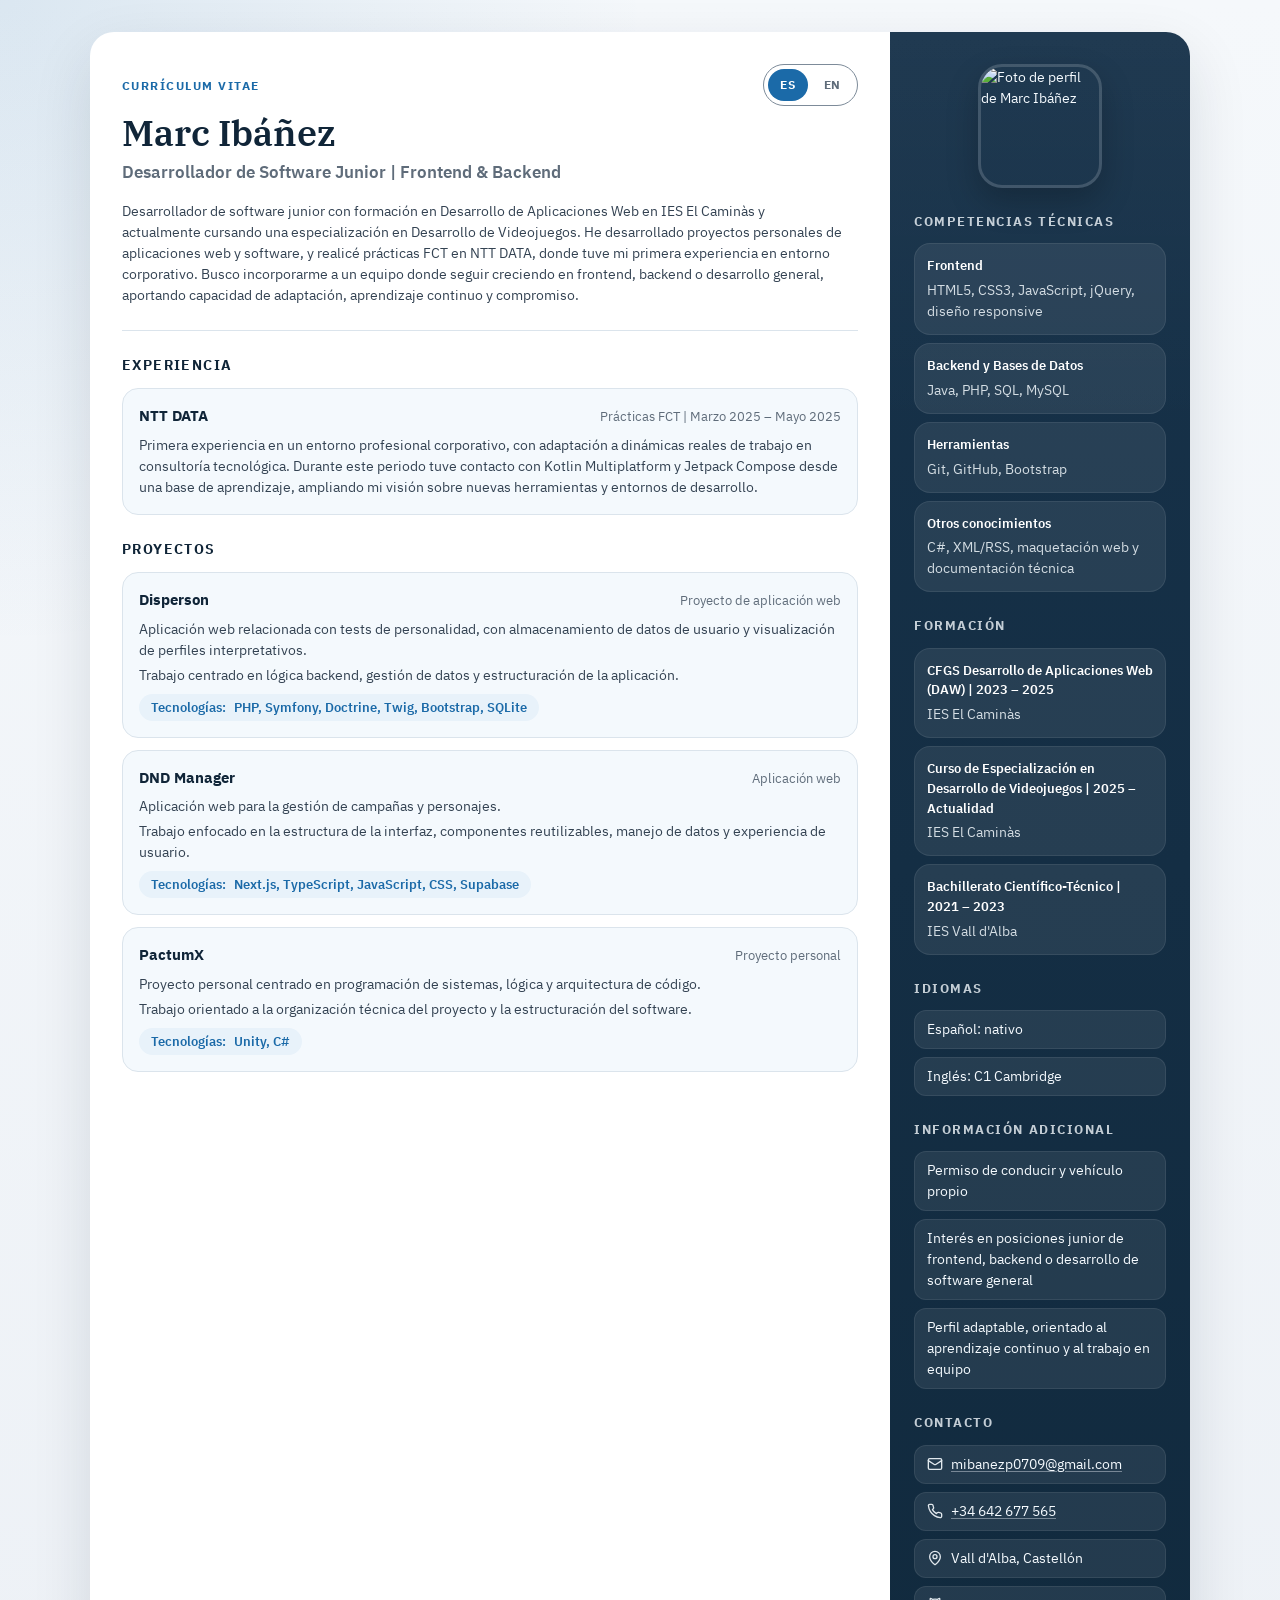
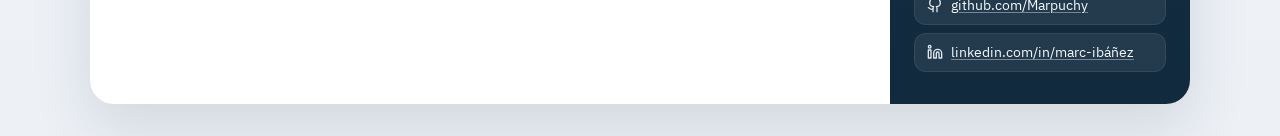
==== index.html @ a9ed049a "Arregla la impresión: PDF A4 de una página compatible con ATS - @media print con @page A4 de margen " ====
<!DOCTYPE html>
<html lang="es">
<head>
    <meta charset="UTF-8">
    <meta name="viewport" content="width=device-width, initial-scale=1.0">
    <meta name="description" content="Currículum de Marc Ibáñez, desarrollador de software junior.">
    <title>Currículum | Marc Ibáñez</title>
    <link rel="preload" href="fonts/ibm-plex-sans-latin-400-normal.woff2" as="font" type="font/woff2" crossorigin>
    <link rel="stylesheet" href="styles.css">
    <script defer src="script.js"></script>
</head>
<body>
<!-- El orden del DOM es el orden de lectura del PDF (ATS): nombre, título, perfil, experiencia,
     proyectos | competencias, formación, idiomas, información adicional, contacto. -->
<main class="resume">
    <div class="content">
        <header class="hero">
            <div class="hero-top">
                <p class="eyebrow" data-i18n="hero.eyebrow">Currículum Vitae</p>

                <div class="language-switcher" role="group" aria-label="Idioma / Language">
                    <button type="button" class="language-button" data-lang="es">ES</button>
                    <button type="button" class="language-button" data-lang="en">EN</button>
                </div>
            </div>

            <h1>Marc Ibáñez</h1>
            <p class="role" data-i18n="hero.title">Desarrollador de Software Junior | Frontend &amp; Backend</p>
            <p class="summary" data-i18n="hero.summary">
                Desarrollador de software junior con formación en Desarrollo de Aplicaciones Web en IES El Caminàs y
                actualmente cursando una especialización en Desarrollo de Videojuegos. He desarrollado proyectos
                personales de aplicaciones web y software, y realicé prácticas FCT en NTT DATA, donde tuve mi primera
                experiencia en entorno corporativo. Busco incorporarme a un equipo donde seguir creciendo en frontend,
                backend o desarrollo general, aportando capacidad de adaptación, aprendizaje continuo y compromiso.
            </p>
        </header>

        <section class="section">
            <h2 class="section-title" data-i18n="sections.experience">Experiencia</h2>

            <article class="entry">
                <div class="entry-head">
                    <h3>NTT DATA</h3>
                    <span class="entry-meta" data-i18n="experience.ntt.period">Prácticas FCT | Marzo 2025 – Mayo 2025</span>
                </div>
                <p data-i18n="experience.ntt.description">
                    Primera experiencia en un entorno profesional corporativo, con adaptación a dinámicas reales de
                    trabajo en consultoría tecnológica. Durante este periodo tuve contacto con Kotlin Multiplatform y
                    Jetpack Compose desde una base de aprendizaje, ampliando mi visión sobre nuevas herramientas y
                    entornos de desarrollo.
                </p>
            </article>
        </section>

        <section class="section">
            <h2 class="section-title" data-i18n="sections.projects">Proyectos</h2>

            <article class="entry">
                <div class="entry-head">
                    <h3>Disperson</h3>
                    <span class="entry-meta" data-i18n="projects.disperson.type">Proyecto de aplicación web</span>
                </div>
                <p data-i18n="projects.disperson.description1">
                    Aplicación web relacionada con tests de personalidad, con almacenamiento de datos de usuario y
                    visualización de perfiles interpretativos.
                </p>
                <p data-i18n="projects.disperson.description2">
                    Trabajo centrado en lógica backend, gestión de datos y estructuración de la aplicación.
                </p>
                <p class="tech-line"><span class="tech-label" data-i18n="labels.technologies">Tecnologías:</span> PHP, Symfony, Doctrine, Twig, Bootstrap, SQLite</p>
            </article>

            <article class="entry">
                <div class="entry-head">
                    <h3>DND Manager</h3>
                    <span class="entry-meta" data-i18n="projects.dndManager.type">Aplicación web</span>
                </div>
                <p data-i18n="projects.dndManager.description1">
                    Aplicación web para la gestión de campañas y personajes.
                </p>
                <p data-i18n="projects.dndManager.description2">
                    Trabajo enfocado en la estructura de la interfaz, componentes reutilizables, manejo de datos y
                    experiencia de usuario.
                </p>
                <p class="tech-line"><span class="tech-label" data-i18n="labels.technologies">Tecnologías:</span> Next.js, TypeScript, JavaScript, CSS, Supabase</p>
            </article>

            <article class="entry">
                <div class="entry-head">
                    <h3>PactumX</h3>
                    <span class="entry-meta" data-i18n="projects.pactumx.type">Proyecto personal</span>
                </div>
                <p data-i18n="projects.pactumx.description1">
                    Proyecto personal centrado en programación de sistemas, lógica y arquitectura de código.
                </p>
                <p data-i18n="projects.pactumx.description2">
                    Trabajo orientado a la organización técnica del proyecto y la estructuración del software.
                </p>
                <p class="tech-line"><span class="tech-label" data-i18n="labels.technologies">Tecnologías:</span> Unity, C#</p>
            </article>
        </section>
    </div>

    <aside class="sidebar">
        <img src="img.png" alt="Foto de perfil de Marc Ibáñez" class="profile-picture">

        <section class="panel">
            <h2 class="panel-title" data-i18n="sections.skills">Competencias Técnicas</h2>

            <div class="skill-group">
                <h3 data-i18n="skills.frontend.title">Frontend</h3>
                <p data-i18n="skills.frontend.items">HTML5, CSS3, JavaScript, jQuery, diseño responsive</p>
            </div>

            <div class="skill-group">
                <h3 data-i18n="skills.backend.title">Backend y Bases de Datos</h3>
                <p data-i18n="skills.backend.items">Java, PHP, SQL, MySQL</p>
            </div>

            <div class="skill-group">
                <h3 data-i18n="skills.tools.title">Herramientas</h3>
                <p data-i18n="skills.tools.items">Git, GitHub, Bootstrap</p>
            </div>

            <div class="skill-group">
                <h3 data-i18n="skills.other.title">Otros conocimientos</h3>
                <p data-i18n="skills.other.items">C#, XML/RSS, maquetación web y documentación técnica</p>
            </div>
        </section>

        <section class="panel">
            <h2 class="panel-title" data-i18n="sections.education">Formación</h2>

            <div class="study">
                <h3 data-i18n="education.daw">CFGS Desarrollo de Aplicaciones Web (DAW) | 2023 – 2025</h3>
                <p>IES El Caminàs</p>
            </div>

            <div class="study">
                <h3 data-i18n="education.specialization">Curso de Especialización en Desarrollo de Videojuegos | 2025 – Actualidad</h3>
                <p>IES El Caminàs</p>
            </div>

            <div class="study">
                <h3 data-i18n="education.bachillerato">Bachillerato Científico-Técnico | 2021 – 2023</h3>
                <p>IES Vall d'Alba</p>
            </div>
        </section>

        <section class="panel">
            <h2 class="panel-title" data-i18n="sections.languages">Idiomas</h2>
            <ul class="info-list">
                <li data-i18n="languages.spanish">Español: nativo</li>
                <li data-i18n="languages.english">Inglés: C1 Cambridge</li>
            </ul>
        </section>

        <section class="panel">
            <h2 class="panel-title" data-i18n="sections.additional">Información Adicional</h2>
            <ul class="info-list">
                <li data-i18n="additional.license">Permiso de conducir y vehículo propio</li>
                <li data-i18n="additional.interest">Interés en posiciones junior de frontend, backend o desarrollo de software general</li>
                <li data-i18n="additional.profile">Perfil adaptable, orientado al aprendizaje continuo y al trabajo en equipo</li>
            </ul>
        </section>

        <section class="panel">
            <h2 class="panel-title" data-i18n="sections.contact">Contacto</h2>
            <ul class="info-list contact-list">
                <li class="contact-item">
                    <svg class="icon" aria-hidden="true" viewBox="0 0 24 24"><rect width="20" height="16" x="2" y="4" rx="2"/><path d="m22 7-8.97 5.7a1.94 1.94 0 0 1-2.06 0L2 7"/></svg>
                    <a href="mailto:mibanezp0709@gmail.com">mibanezp0709@gmail.com</a>
                </li>
                <li class="contact-item">
                    <svg class="icon" aria-hidden="true" viewBox="0 0 24 24"><path d="M22 16.92v3a2 2 0 0 1-2.18 2 19.79 19.79 0 0 1-8.63-3.07 19.5 19.5 0 0 1-6-6 19.79 19.79 0 0 1-3.07-8.67A2 2 0 0 1 4.11 2h3a2 2 0 0 1 2 1.72 12.84 12.84 0 0 0 .7 2.81 2 2 0 0 1-.45 2.11L8.09 9.91a16 16 0 0 0 6 6l1.27-1.27a2 2 0 0 1 2.11-.45 12.84 12.84 0 0 0 2.81.7A2 2 0 0 1 22 16.92z"/></svg>
                    <a href="tel:+34642677565">+34 642 677 565</a>
                </li>
                <li class="contact-item">
                    <svg class="icon" aria-hidden="true" viewBox="0 0 24 24"><path d="M20 10c0 4.993-5.539 10.193-7.399 11.799a1 1 0 0 1-1.202 0C9.539 20.193 4 14.993 4 10a8 8 0 0 1 16 0"/><circle cx="12" cy="10" r="3"/></svg>
                    <span>Vall d'Alba, Castellón</span>
                </li>
                <li class="contact-item">
                    <svg class="icon" aria-hidden="true" viewBox="0 0 24 24"><path d="M15 22v-4a4.8 4.8 0 0 0-1-3.5c3 0 6-2 6-5.5.08-1.25-.27-2.48-1-3.5.28-1.15.28-2.35 0-3.5 0 0-1 0-3 1.5-2.64-.5-5.36-.5-8 0C6 2 5 2 5 2c-.3 1.15-.3 2.35 0 3.5A5.403 5.403 0 0 0 4 9c0 3.5 3 5.5 6 5.5-.39.49-.68 1.05-.85 1.65-.17.6-.22 1.23-.15 1.85v4"/><path d="M9 18c-4.51 2-5-2-7-2"/></svg>
                    <a href="https://github.com/Marpuchy" target="_blank" rel="noreferrer">github.com/Marpuchy</a>
                </li>
                <li class="contact-item">
                    <svg class="icon" aria-hidden="true" viewBox="0 0 24 24"><path d="M16 8a6 6 0 0 1 6 6v7h-4v-7a2 2 0 0 0-2-2 2 2 0 0 0-2 2v7h-4v-7a6 6 0 0 1 6-6z"/><rect width="4" height="12" x="2" y="9"/><circle cx="4" cy="4" r="2"/></svg>
                    <a href="https://www.linkedin.com/in/marc-ib%C3%A0%C3%B1ez-0932502aa/" target="_blank" rel="noreferrer">linkedin.com/in/marc-ibáñez</a>
                </li>
            </ul>
        </section>
    </aside>
</main>
</body>
</html>
---- styles.css ----
/* Fuentes estáticas alojadas en el repo (OFL, ver fonts/OFL.txt). No usar Google Fonts:
   sirve fuentes variables que Chrome incrusta en el PDF como Type 3, peor para los ATS. */
@font-face {
    font-family: "IBM Plex Sans";
    font-style: normal;
    font-weight: 400;
    font-display: swap;
    src: url("fonts/ibm-plex-sans-latin-400-normal.woff2") format("woff2");
}

@font-face {
    font-family: "IBM Plex Sans";
    font-style: normal;
    font-weight: 600;
    font-display: swap;
    src: url("fonts/ibm-plex-sans-latin-600-normal.woff2") format("woff2");
}

@font-face {
    font-family: "IBM Plex Sans";
    font-style: normal;
    font-weight: 700;
    font-display: swap;
    src: url("fonts/ibm-plex-sans-latin-700-normal.woff2") format("woff2");
}

@font-face {
    font-family: "IBM Plex Serif";
    font-style: normal;
    font-weight: 600;
    font-display: swap;
    src: url("fonts/ibm-plex-serif-latin-600-normal.woff2") format("woff2");
}

/* Tokens: ver .claude/skills/curriculum-design-system/SKILL.md */
:root {
    --surface: #edf1f6;
    --paper: #ffffff;
    --panel-raised: #f4f9fd;
    --ink: #17212b;
    --ink-strong: #102538;
    --ink-body: #334252;
    --ink-muted: #5f6c7a;
    --border: #dbe4ec;
    --border-control: #7d8b99;
    --accent: #1b6aa8;
    --accent-soft: #e8f2fa;
    --focus: #1b6aa8;

    --sidebar: #17324a;
    --sidebar-end: #112a3e;
    --side-ink: #f6fbff;
    --side-ink-body: rgba(246, 251, 255, 0.84);
    --side-ink-muted: rgba(246, 251, 255, 0.78);
    --side-raised: rgba(255, 255, 255, 0.08);
    --side-border: rgba(255, 255, 255, 0.08);
    --side-accent: #8cc8f5;

    --print-side: #f3f6f9;
    --shadow: 0 24px 60px rgba(16, 31, 48, 0.12);
}

* {
    box-sizing: border-box;
    margin: 0;
    padding: 0;
}

html {
    font-size: 14px;
}

body {
    min-height: 100vh;
    padding: 32px;
    background:
        radial-gradient(circle at top left, rgba(27, 106, 168, 0.12), transparent 30%),
        linear-gradient(180deg, #f5f8fb 0%, var(--surface) 100%);
    color: var(--ink);
    font-family: "IBM Plex Sans", sans-serif;
    line-height: 1.5;
}

a {
    color: inherit;
    text-decoration: underline;
    text-decoration-color: currentColor;
    text-decoration-thickness: 1px;
    text-underline-offset: 2px;
}

:focus-visible {
    outline: 2px solid var(--focus);
    outline-offset: 2px;
    border-radius: 4px;
}

.resume {
    max-width: 1100px;
    margin: 0 auto;
    display: grid;
    grid-template-columns: minmax(0, 1fr) 300px;
    background: var(--paper);
    border-radius: 24px;
    overflow: hidden;
    box-shadow: var(--shadow);
}

/* ---------- Contenido principal ---------- */

.content {
    padding: 32px;
}

.hero {
    padding-bottom: 24px;
    border-bottom: 1px solid var(--border);
}

.hero-top {
    display: flex;
    align-items: center;
    justify-content: space-between;
    gap: 16px;
}

.eyebrow {
    color: var(--accent);
    font-size: 0.88rem;
    font-weight: 700;
    letter-spacing: 0.12em;
    text-transform: uppercase;
}

.language-switcher {
    display: inline-flex;
    align-items: center;
    gap: 4px;
    padding: 4px;
    border: 1px solid var(--border-control);
    border-radius: 999px;
    background: var(--paper);
}

.language-button {
    min-width: 40px;
    min-height: 32px;
    border: 0;
    border-radius: 999px;
    padding: 4px 12px;
    background: transparent;
    color: var(--ink-muted);
    font: inherit;
    font-size: 0.86rem;
    font-weight: 700;
    letter-spacing: 0.06em;
    cursor: pointer;
}

.language-button.active {
    background: var(--accent);
    color: #ffffff;
}

.hero h1 {
    margin-top: 8px;
    font-family: "IBM Plex Serif", serif;
    font-size: 2.6rem;
    font-weight: 600;
    line-height: 1.05;
    color: var(--ink-strong);
}

.role {
    margin-top: 8px;
    font-size: 1.18rem;
    font-weight: 600;
    color: var(--ink-muted);
}

.summary {
    margin-top: 16px;
    max-width: 720px;
    color: var(--ink-body);
    font-size: 1rem;
}

.section {
    margin-top: 24px;
}

.section-title {
    margin-bottom: 12px;
    font-size: 1rem;
    font-weight: 700;
    letter-spacing: 0.1em;
    text-transform: uppercase;
    color: var(--ink-strong);
}

.entry {
    padding: 16px;
    border: 1px solid var(--border);
    border-radius: 16px;
    background: var(--panel-raised);
}

.entry + .entry {
    margin-top: 12px;
}

.entry-head {
    display: flex;
    align-items: baseline;
    justify-content: space-between;
    gap: 12px;
    margin-bottom: 8px;
}

.entry-head h3 {
    font-size: 1.04rem;
    font-weight: 700;
    color: var(--ink-strong);
}

.entry-meta {
    color: var(--ink-muted);
    font-size: 0.92rem;
    text-align: right;
    font-variant-numeric: tabular-nums;
}

.entry p {
    color: var(--ink-body);
}

.entry p + p {
    margin-top: 4px;
}

.entry .tech-line {
    margin-top: 8px;
    display: inline-flex;
    flex-wrap: wrap;
    gap: 4px 8px;
    padding: 4px 12px;
    border-radius: 999px;
    background: var(--accent-soft);
    color: var(--accent);
    font-size: 0.9rem;
    font-weight: 600;
}

.tech-label {
    white-space: nowrap;
}

/* ---------- Columna lateral ---------- */

.sidebar {
    background:
        linear-gradient(180deg, rgba(255, 255, 255, 0.04), transparent 24%),
        linear-gradient(180deg, var(--sidebar) 0%, var(--sidebar-end) 100%);
    color: var(--side-ink);
    padding: 32px 24px;
}

.sidebar :focus-visible {
    outline-color: var(--side-accent);
}

.profile-picture {
    width: 124px;
    height: 124px;
    border-radius: 24px;
    object-fit: cover;
    object-position: top;
    display: block;
    margin: 0 auto 24px;
    border: 3px solid rgba(255, 255, 255, 0.16);
    box-shadow: 0 14px 32px rgba(0, 0, 0, 0.22);
}

.panel + .panel {
    margin-top: 24px;
}

.panel-title {
    margin-bottom: 12px;
    font-size: 0.92rem;
    font-weight: 700;
    letter-spacing: 0.12em;
    text-transform: uppercase;
    color: var(--side-ink-muted);
}

.skill-group,
.study {
    padding: 12px;
    border-radius: 16px;
    background: var(--side-raised);
    border: 1px solid var(--side-border);
}

.skill-group + .skill-group,
.study + .study {
    margin-top: 8px;
}

.skill-group h3,
.study h3 {
    margin-bottom: 4px;
    font-size: 0.94rem;
    font-weight: 600;
    color: #ffffff;
}

.skill-group p,
.study p {
    color: var(--side-ink-body);
}

.info-list {
    list-style: none;
    display: grid;
    gap: 8px;
}

.info-list li {
    padding: 8px 12px;
    border: 1px solid var(--side-border);
    border-radius: 12px;
    background: var(--side-raised);
    overflow-wrap: anywhere;
}

.contact-item {
    display: flex;
    align-items: center;
    gap: 8px;
}

.contact-item a,
.contact-item span {
    min-width: 0;
}

.contact-item a {
    text-decoration-color: rgba(246, 251, 255, 0.4);
}

.icon {
    width: 16px;
    height: 16px;
    flex: 0 0 16px;
    fill: none;
    stroke: currentColor;
    stroke-width: 2;
    stroke-linecap: round;
    stroke-linejoin: round;
    opacity: 0.9;
}

/* ---------- Responsive (solo pantalla: no debe afectar a la impresión) ---------- */

@media (pointer: coarse) {
    .language-button {
        min-height: 44px;
        min-width: 48px;
    }

    .contact-item a {
        display: inline-block;
        padding: 12px 0;
        margin: -12px 0;
    }
}

@media screen and (max-width: 900px) {
    body {
        padding: 16px;
    }

    .resume {
        grid-template-columns: 1fr;
    }

    .sidebar,
    .content {
        padding: 24px 16px;
    }

    .profile-picture {
        width: 112px;
        height: 112px;
    }
}

@media screen and (max-width: 640px) {
    html {
        font-size: 13px;
    }

    .hero-top {
        flex-direction: column-reverse;
        align-items: flex-start;
    }

    .hero h1 {
        font-size: 2.2rem;
    }

    .entry-head {
        flex-direction: column;
        gap: 4px;
    }

    .entry-meta {
        text-align: left;
    }
}

/* ---------- Impresión / PDF: A4, una página, dos columnas, fondo claro ---------- */

/* Margen 0 en @page: así Chrome no tiene hueco para imprimir encabezados/pies (fecha, URL)
   aunque estén activados en el diálogo. El margen real lo da el padding del body. */
@page {
    size: A4;
    margin: 0;
}

@media print {
    html {
        font-size: 8.6pt;
    }

    body {
        min-height: 0;
        padding: 12mm;
        background: #ffffff;
        line-height: 1.35;
    }

    a {
        text-decoration: none;
    }

    .resume {
        /* Alto útil del A4 (297 − 2 × 12 mm) menos 1 mm de margen, para que el lateral llegue al pie */
        min-height: 272mm;
        max-width: none;
        grid-template-columns: minmax(0, 1fr) 60mm;
        column-gap: 6mm;
        border-radius: 0;
        box-shadow: none;
        overflow: visible;
    }

    .content {
        padding: 0;
    }

    .eyebrow,
    .language-switcher {
        display: none;
    }

    .hero {
        padding-bottom: 3mm;
    }

    .hero h1 {
        margin-top: 0;
        font-size: 23pt;
    }

    .role {
        margin-top: 1mm;
        font-size: 11.5pt;
    }

    .summary {
        margin-top: 2.5mm;
        max-width: none;
        font-size: 9pt;
    }

    .section {
        margin-top: 4mm;
    }

    .section-title,
    .panel-title {
        margin-bottom: 2mm;
        font-size: 9.5pt;
        letter-spacing: 0.06em;
        color: var(--ink-strong);
    }

    .entry {
        padding: 2.5mm 3mm;
        border: 0.5pt solid var(--border);
        border-radius: 2mm;
        background: #ffffff;
    }

    .entry + .entry {
        margin-top: 2.5mm;
    }

    .entry-head {
        margin-bottom: 1mm;
    }

    .entry-head h3 {
        font-size: 10pt;
    }

    .entry-meta {
        font-size: 8.5pt;
    }

    .entry .tech-line {
        display: block;
        margin-top: 1.5mm;
        padding: 0;
        border-radius: 0;
        background: none;
        font-size: 8.5pt;
    }

    .sidebar {
        background: var(--print-side);
        color: var(--ink);
        padding: 5mm 4mm;
        border-radius: 2mm;
        -webkit-print-color-adjust: exact;
        print-color-adjust: exact;
    }

    .profile-picture {
        width: 26mm;
        height: 26mm;
        margin-bottom: 4mm;
        border: 0;
        border-radius: 3mm;
        box-shadow: none;
    }

    .panel + .panel {
        margin-top: 4mm;
    }

    .skill-group,
    .study {
        padding: 0;
        border: 0;
        border-radius: 0;
        background: none;
    }

    .skill-group + .skill-group,
    .study + .study {
        margin-top: 1.5mm;
    }

    .skill-group h3,
    .study h3 {
        margin-bottom: 0;
        font-size: 8.8pt;
        color: var(--ink-strong);
    }

    .skill-group p,
    .study p {
        color: var(--ink-body);
    }

    .info-list {
        gap: 1mm;
    }

    .info-list li {
        padding: 0;
        border: 0;
        border-radius: 0;
        background: none;
    }

    .contact-item {
        gap: 2mm;
    }

    .icon {
        width: 3.4mm;
        height: 3.4mm;
        flex-basis: 3.4mm;
        stroke-width: 1.75;
        color: var(--accent);
    }

    .entry,
    .skill-group,
    .study,
    .info-list li,
    .panel {
        break-inside: avoid;
    }
}
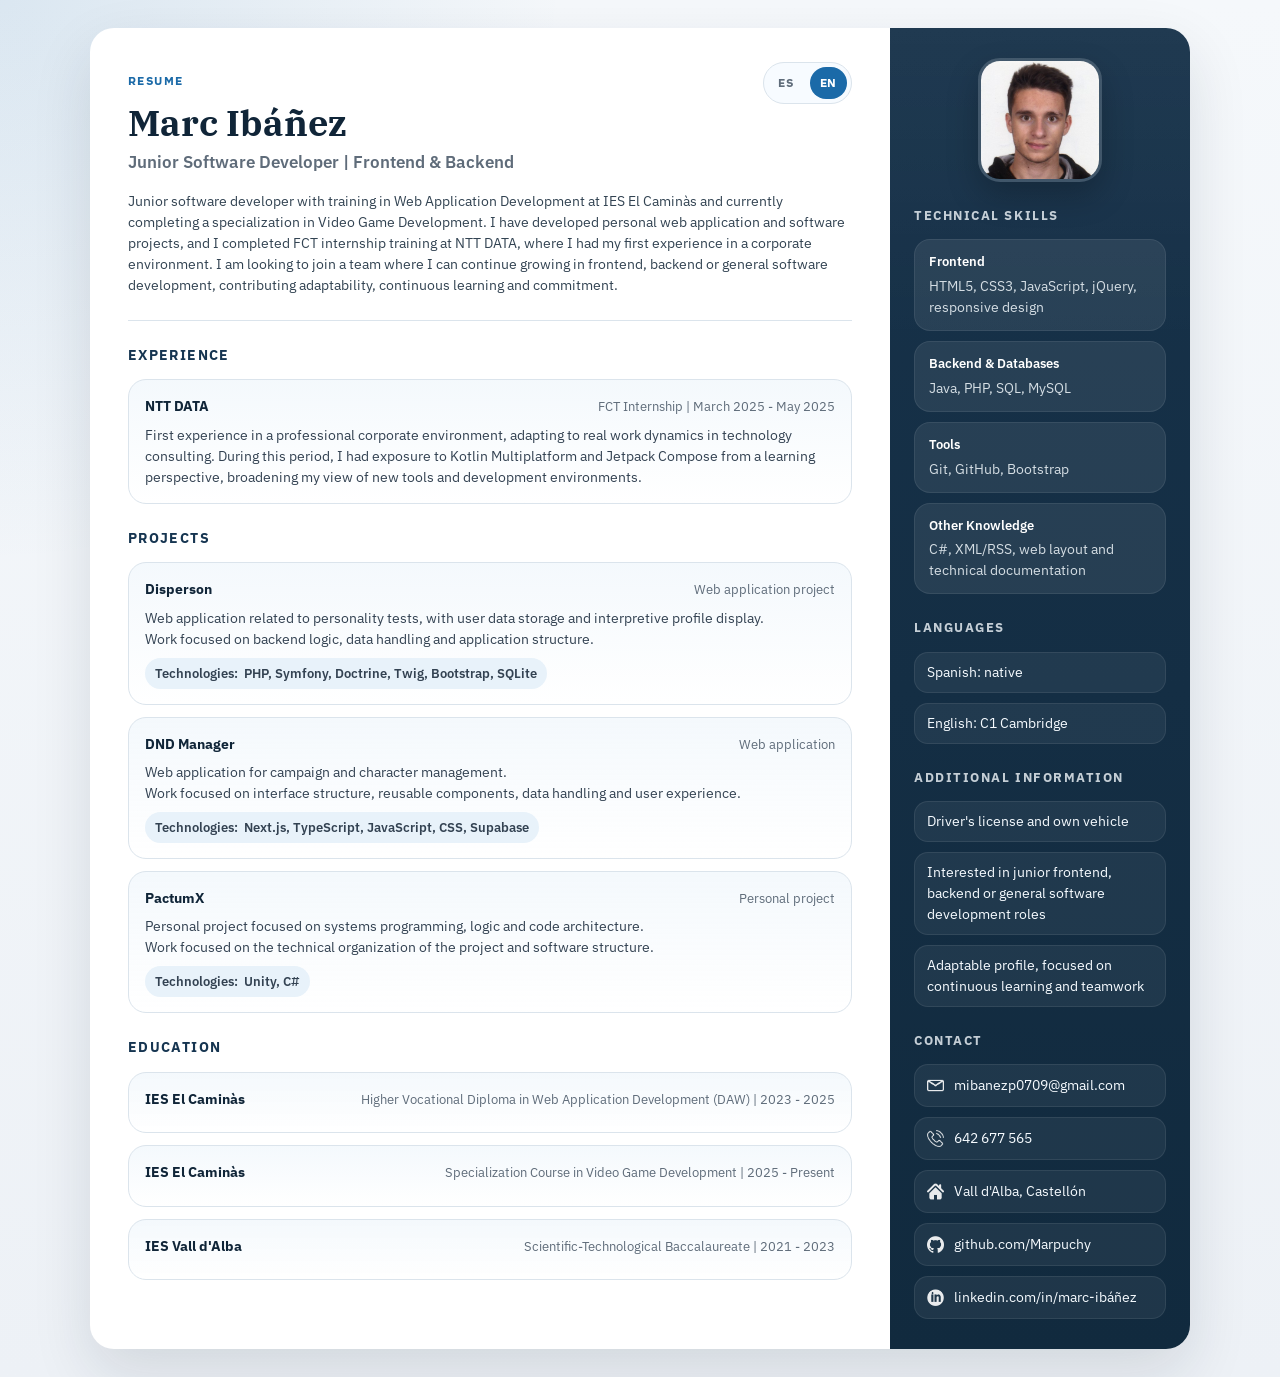
==== commit 998f5102: "Importa el CV desde Marpuchy.github.io Copia sin cambios de la carpeta curriculum/ del repo Marpuchy" ====
--- a/index.html
+++ b/index.html
@@ -5,27 +5,27 @@
     <meta name="viewport" content="width=device-width, initial-scale=1.0">
     <meta name="description" content="Currículum de Marc Ibáñez, desarrollador de software junior.">
     <title>Currículum | Marc Ibáñez</title>
-    <link rel="preload" href="fonts/ibm-plex-sans-latin-400-normal.woff2" as="font" type="font/woff2" crossorigin>
+    <link rel="preconnect" href="https://fonts.googleapis.com">
+    <link rel="preconnect" href="https://fonts.gstatic.com" crossorigin>
+    <link href="https://fonts.googleapis.com/css2?family=IBM+Plex+Sans:wght@400;500;600;700&family=IBM+Plex+Serif:wght@600&display=swap" rel="stylesheet">
     <link rel="stylesheet" href="styles.css">
     <script defer src="script.js"></script>
 </head>
 <body>
-<!-- El orden del DOM es el orden de lectura del PDF (ATS): nombre, título, perfil, experiencia,
-     proyectos | competencias, formación, idiomas, información adicional, contacto. -->
 <main class="resume">
-    <div class="content">
+    <section class="content">
         <header class="hero">
             <div class="hero-top">
                 <p class="eyebrow" data-i18n="hero.eyebrow">Currículum Vitae</p>
 
-                <div class="language-switcher" role="group" aria-label="Idioma / Language">
+                <div class="language-switcher" aria-label="Language switcher">
                     <button type="button" class="language-button" data-lang="es">ES</button>
                     <button type="button" class="language-button" data-lang="en">EN</button>
                 </div>
             </div>
 
             <h1>Marc Ibáñez</h1>
-            <p class="role" data-i18n="hero.title">Desarrollador de Software Junior | Frontend &amp; Backend</p>
+            <h2 data-i18n="hero.title">Desarrollador de Software Junior | Frontend &amp; Backend</h2>
             <p class="summary" data-i18n="hero.summary">
                 Desarrollador de software junior con formación en Desarrollo de Aplicaciones Web en IES El Caminàs y
                 actualmente cursando una especialización en Desarrollo de Videojuegos. He desarrollado proyectos
@@ -36,12 +36,14 @@
         </header>
 
         <section class="section">
-            <h2 class="section-title" data-i18n="sections.experience">Experiencia</h2>
-
-            <article class="entry">
-                <div class="entry-head">
-                    <h3>NTT DATA</h3>
-                    <span class="entry-meta" data-i18n="experience.ntt.period">Prácticas FCT | Marzo 2025 – Mayo 2025</span>
+            <div class="section-heading">
+                <h3 data-i18n="sections.experience">Experiencia</h3>
+            </div>
+
+            <article class="entry">
+                <div class="entry-head">
+                    <h4>NTT DATA</h4>
+                    <span data-i18n="experience.ntt.period">Prácticas FCT | Marzo 2025 - Mayo 2025</span>
                 </div>
                 <p data-i18n="experience.ntt.description">
                     Primera experiencia en un entorno profesional corporativo, con adaptación a dinámicas reales de
@@ -53,12 +55,14 @@
         </section>
 
         <section class="section">
-            <h2 class="section-title" data-i18n="sections.projects">Proyectos</h2>
-
-            <article class="entry">
-                <div class="entry-head">
-                    <h3>Disperson</h3>
-                    <span class="entry-meta" data-i18n="projects.disperson.type">Proyecto de aplicación web</span>
+            <div class="section-heading">
+                <h3 data-i18n="sections.projects">Proyectos</h3>
+            </div>
+
+            <article class="entry">
+                <div class="entry-head">
+                    <h4>Disperson</h4>
+                    <span data-i18n="projects.disperson.type">Proyecto de aplicación web</span>
                 </div>
                 <p data-i18n="projects.disperson.description1">
                     Aplicación web relacionada con tests de personalidad, con almacenamiento de datos de usuario y
@@ -72,8 +76,8 @@
 
             <article class="entry">
                 <div class="entry-head">
-                    <h3>DND Manager</h3>
-                    <span class="entry-meta" data-i18n="projects.dndManager.type">Aplicación web</span>
+                    <h4>DND Manager</h4>
+                    <span data-i18n="projects.dndManager.type">Aplicación web</span>
                 </div>
                 <p data-i18n="projects.dndManager.description1">
                     Aplicación web para la gestión de campañas y personajes.
@@ -87,8 +91,8 @@
 
             <article class="entry">
                 <div class="entry-head">
-                    <h3>PactumX</h3>
-                    <span class="entry-meta" data-i18n="projects.pactumx.type">Proyecto personal</span>
+                    <h4>PactumX</h4>
+                    <span data-i18n="projects.pactumx.type">Proyecto personal</span>
                 </div>
                 <p data-i18n="projects.pactumx.description1">
                     Proyecto personal centrado en programación de sistemas, lógica y arquitectura de código.
@@ -99,65 +103,73 @@
                 <p class="tech-line"><span class="tech-label" data-i18n="labels.technologies">Tecnologías:</span> Unity, C#</p>
             </article>
         </section>
-    </div>
+
+        <section class="section">
+            <div class="section-heading">
+                <h3 data-i18n="sections.education">Formación</h3>
+            </div>
+
+            <article class="entry">
+                <div class="entry-head">
+                    <h4>IES El Caminàs</h4>
+                    <span data-i18n="education.daw">CFGS Desarrollo de Aplicaciones Web (DAW) | 2023 - 2025</span>
+                </div>
+            </article>
+
+            <article class="entry">
+                <div class="entry-head">
+                    <h4>IES El Caminàs</h4>
+                    <span data-i18n="education.specialization">Curso de Especialización en Desarrollo de Videojuegos | 2025 - Actualidad</span>
+                </div>
+            </article>
+
+            <article class="entry">
+                <div class="entry-head">
+                    <h4>IES Vall d'Alba</h4>
+                    <span data-i18n="education.bachillerato">Bachillerato Científico-Técnico | 2021 - 2023</span>
+                </div>
+            </article>
+        </section>
+    </section>
 
     <aside class="sidebar">
         <img src="img.png" alt="Foto de perfil de Marc Ibáñez" class="profile-picture">
 
         <section class="panel">
-            <h2 class="panel-title" data-i18n="sections.skills">Competencias Técnicas</h2>
-
-            <div class="skill-group">
-                <h3 data-i18n="skills.frontend.title">Frontend</h3>
+            <h3 data-i18n="sections.skills">Competencias Técnicas</h3>
+
+            <div class="skill-group">
+                <h4 data-i18n="skills.frontend.title">Frontend</h4>
                 <p data-i18n="skills.frontend.items">HTML5, CSS3, JavaScript, jQuery, diseño responsive</p>
             </div>
 
             <div class="skill-group">
-                <h3 data-i18n="skills.backend.title">Backend y Bases de Datos</h3>
+                <h4 data-i18n="skills.backend.title">Backend y Bases de Datos</h4>
                 <p data-i18n="skills.backend.items">Java, PHP, SQL, MySQL</p>
             </div>
 
             <div class="skill-group">
-                <h3 data-i18n="skills.tools.title">Herramientas</h3>
+                <h4 data-i18n="skills.tools.title">Herramientas</h4>
                 <p data-i18n="skills.tools.items">Git, GitHub, Bootstrap</p>
             </div>
 
             <div class="skill-group">
-                <h3 data-i18n="skills.other.title">Otros conocimientos</h3>
+                <h4 data-i18n="skills.other.title">Otros conocimientos</h4>
                 <p data-i18n="skills.other.items">C#, XML/RSS, maquetación web y documentación técnica</p>
             </div>
         </section>
 
         <section class="panel">
-            <h2 class="panel-title" data-i18n="sections.education">Formación</h2>
-
-            <div class="study">
-                <h3 data-i18n="education.daw">CFGS Desarrollo de Aplicaciones Web (DAW) | 2023 – 2025</h3>
-                <p>IES El Caminàs</p>
-            </div>
-
-            <div class="study">
-                <h3 data-i18n="education.specialization">Curso de Especialización en Desarrollo de Videojuegos | 2025 – Actualidad</h3>
-                <p>IES El Caminàs</p>
-            </div>
-
-            <div class="study">
-                <h3 data-i18n="education.bachillerato">Bachillerato Científico-Técnico | 2021 – 2023</h3>
-                <p>IES Vall d'Alba</p>
-            </div>
-        </section>
-
-        <section class="panel">
-            <h2 class="panel-title" data-i18n="sections.languages">Idiomas</h2>
-            <ul class="info-list">
+            <h3 data-i18n="sections.languages">Idiomas</h3>
+            <ul class="info-list compact">
                 <li data-i18n="languages.spanish">Español: nativo</li>
                 <li data-i18n="languages.english">Inglés: C1 Cambridge</li>
             </ul>
         </section>
 
         <section class="panel">
-            <h2 class="panel-title" data-i18n="sections.additional">Información Adicional</h2>
-            <ul class="info-list">
+            <h3 data-i18n="sections.additional">Información Adicional</h3>
+            <ul class="info-list compact">
                 <li data-i18n="additional.license">Permiso de conducir y vehículo propio</li>
                 <li data-i18n="additional.interest">Interés en posiciones junior de frontend, backend o desarrollo de software general</li>
                 <li data-i18n="additional.profile">Perfil adaptable, orientado al aprendizaje continuo y al trabajo en equipo</li>
@@ -165,26 +177,26 @@
         </section>
 
         <section class="panel">
-            <h2 class="panel-title" data-i18n="sections.contact">Contacto</h2>
-            <ul class="info-list contact-list">
-                <li class="contact-item">
-                    <svg class="icon" aria-hidden="true" viewBox="0 0 24 24"><rect width="20" height="16" x="2" y="4" rx="2"/><path d="m22 7-8.97 5.7a1.94 1.94 0 0 1-2.06 0L2 7"/></svg>
+            <h3 data-i18n="sections.contact">Contacto</h3>
+            <ul class="info-list">
+                <li class="contact-item">
+                    <img src="img_5.png" alt="" class="contact-icon">
                     <a href="mailto:mibanezp0709@gmail.com">mibanezp0709@gmail.com</a>
                 </li>
                 <li class="contact-item">
-                    <svg class="icon" aria-hidden="true" viewBox="0 0 24 24"><path d="M22 16.92v3a2 2 0 0 1-2.18 2 19.79 19.79 0 0 1-8.63-3.07 19.5 19.5 0 0 1-6-6 19.79 19.79 0 0 1-3.07-8.67A2 2 0 0 1 4.11 2h3a2 2 0 0 1 2 1.72 12.84 12.84 0 0 0 .7 2.81 2 2 0 0 1-.45 2.11L8.09 9.91a16 16 0 0 0 6 6l1.27-1.27a2 2 0 0 1 2.11-.45 12.84 12.84 0 0 0 2.81.7A2 2 0 0 1 22 16.92z"/></svg>
-                    <a href="tel:+34642677565">+34 642 677 565</a>
-                </li>
-                <li class="contact-item">
-                    <svg class="icon" aria-hidden="true" viewBox="0 0 24 24"><path d="M20 10c0 4.993-5.539 10.193-7.399 11.799a1 1 0 0 1-1.202 0C9.539 20.193 4 14.993 4 10a8 8 0 0 1 16 0"/><circle cx="12" cy="10" r="3"/></svg>
+                    <img src="img_2.png" alt="" class="contact-icon">
+                    <a href="tel:+34642677565">642 677 565</a>
+                </li>
+                <li class="contact-item">
+                    <img src="img_3.png" alt="" class="contact-icon">
                     <span>Vall d'Alba, Castellón</span>
                 </li>
                 <li class="contact-item">
-                    <svg class="icon" aria-hidden="true" viewBox="0 0 24 24"><path d="M15 22v-4a4.8 4.8 0 0 0-1-3.5c3 0 6-2 6-5.5.08-1.25-.27-2.48-1-3.5.28-1.15.28-2.35 0-3.5 0 0-1 0-3 1.5-2.64-.5-5.36-.5-8 0C6 2 5 2 5 2c-.3 1.15-.3 2.35 0 3.5A5.403 5.403 0 0 0 4 9c0 3.5 3 5.5 6 5.5-.39.49-.68 1.05-.85 1.65-.17.6-.22 1.23-.15 1.85v4"/><path d="M9 18c-4.51 2-5-2-7-2"/></svg>
+                    <img src="img_1.png" alt="" class="contact-icon">
                     <a href="https://github.com/Marpuchy" target="_blank" rel="noreferrer">github.com/Marpuchy</a>
                 </li>
                 <li class="contact-item">
-                    <svg class="icon" aria-hidden="true" viewBox="0 0 24 24"><path d="M16 8a6 6 0 0 1 6 6v7h-4v-7a2 2 0 0 0-2-2 2 2 0 0 0-2 2v7h-4v-7a6 6 0 0 1 6-6z"/><rect width="4" height="12" x="2" y="9"/><circle cx="4" cy="4" r="2"/></svg>
+                    <img src="img_4.png" alt="" class="contact-icon">
                     <a href="https://www.linkedin.com/in/marc-ib%C3%A0%C3%B1ez-0932502aa/" target="_blank" rel="noreferrer">linkedin.com/in/marc-ibáñez</a>
                 </li>
             </ul>
--- a/styles.css
+++ b/styles.css
@@ -1,62 +1,13 @@
-/* Fuentes estáticas alojadas en el repo (OFL, ver fonts/OFL.txt). No usar Google Fonts:
-   sirve fuentes variables que Chrome incrusta en el PDF como Type 3, peor para los ATS. */
-@font-face {
-    font-family: "IBM Plex Sans";
-    font-style: normal;
-    font-weight: 400;
-    font-display: swap;
-    src: url("fonts/ibm-plex-sans-latin-400-normal.woff2") format("woff2");
-}
-
-@font-face {
-    font-family: "IBM Plex Sans";
-    font-style: normal;
-    font-weight: 600;
-    font-display: swap;
-    src: url("fonts/ibm-plex-sans-latin-600-normal.woff2") format("woff2");
-}
-
-@font-face {
-    font-family: "IBM Plex Sans";
-    font-style: normal;
-    font-weight: 700;
-    font-display: swap;
-    src: url("fonts/ibm-plex-sans-latin-700-normal.woff2") format("woff2");
-}
-
-@font-face {
-    font-family: "IBM Plex Serif";
-    font-style: normal;
-    font-weight: 600;
-    font-display: swap;
-    src: url("fonts/ibm-plex-serif-latin-600-normal.woff2") format("woff2");
-}
-
-/* Tokens: ver .claude/skills/curriculum-design-system/SKILL.md */
 :root {
-    --surface: #edf1f6;
+    --page-bg: #edf1f6;
     --paper: #ffffff;
-    --panel-raised: #f4f9fd;
-    --ink: #17212b;
-    --ink-strong: #102538;
-    --ink-body: #334252;
-    --ink-muted: #5f6c7a;
-    --border: #dbe4ec;
-    --border-control: #7d8b99;
+    --sidebar: #17324a;
+    --sidebar-soft: #234762;
+    --text: #17212b;
+    --muted: #5f6c7a;
+    --line: #dbe4ec;
     --accent: #1b6aa8;
     --accent-soft: #e8f2fa;
-    --focus: #1b6aa8;
-
-    --sidebar: #17324a;
-    --sidebar-end: #112a3e;
-    --side-ink: #f6fbff;
-    --side-ink-body: rgba(246, 251, 255, 0.84);
-    --side-ink-muted: rgba(246, 251, 255, 0.78);
-    --side-raised: rgba(255, 255, 255, 0.08);
-    --side-border: rgba(255, 255, 255, 0.08);
-    --side-accent: #8cc8f5;
-
-    --print-side: #f3f6f9;
     --shadow: 0 24px 60px rgba(16, 31, 48, 0.12);
 }
 
@@ -72,27 +23,18 @@
 
 body {
     min-height: 100vh;
-    padding: 32px;
+    padding: 28px;
     background:
         radial-gradient(circle at top left, rgba(27, 106, 168, 0.12), transparent 30%),
-        linear-gradient(180deg, #f5f8fb 0%, var(--surface) 100%);
-    color: var(--ink);
+        linear-gradient(180deg, #f5f8fb 0%, var(--page-bg) 100%);
+    color: var(--text);
     font-family: "IBM Plex Sans", sans-serif;
     line-height: 1.5;
 }
 
 a {
     color: inherit;
-    text-decoration: underline;
-    text-decoration-color: currentColor;
-    text-decoration-thickness: 1px;
-    text-underline-offset: 2px;
-}
-
-:focus-visible {
-    outline: 2px solid var(--focus);
-    outline-offset: 2px;
-    border-radius: 4px;
+    text-decoration: none;
 }
 
 .resume {
@@ -100,21 +42,115 @@
     margin: 0 auto;
     display: grid;
     grid-template-columns: minmax(0, 1fr) 300px;
+    grid-template-areas: "content sidebar";
     background: var(--paper);
     border-radius: 24px;
     overflow: hidden;
     box-shadow: var(--shadow);
 }
 
-/* ---------- Contenido principal ---------- */
+.sidebar {
+    grid-area: sidebar;
+    background:
+        linear-gradient(180deg, rgba(255, 255, 255, 0.04), transparent 24%),
+        linear-gradient(180deg, var(--sidebar) 0%, #112a3e 100%);
+    color: #f6fbff;
+    padding: 30px 24px;
+}
+
+.profile-picture {
+    width: 124px;
+    height: 124px;
+    border-radius: 22px;
+    object-fit: cover;
+    object-position: top;
+    display: block;
+    margin: 0 auto 24px;
+    border: 3px solid rgba(255, 255, 255, 0.16);
+    box-shadow: 0 14px 32px rgba(0, 0, 0, 0.22);
+}
+
+.panel + .panel {
+    margin-top: 24px;
+}
+
+.panel h3 {
+    margin-bottom: 14px;
+    font-size: 0.92rem;
+    font-weight: 700;
+    letter-spacing: 0.12em;
+    text-transform: uppercase;
+    color: rgba(246, 251, 255, 0.78);
+}
+
+.info-list {
+    list-style: none;
+    display: grid;
+    gap: 10px;
+}
+
+.info-list li {
+    padding: 10px 12px;
+    border: 1px solid rgba(255, 255, 255, 0.08);
+    border-radius: 14px;
+    background: rgba(255, 255, 255, 0.06);
+    word-break: break-word;
+}
+
+.contact-item {
+    display: flex;
+    align-items: center;
+    gap: 10px;
+}
+
+.contact-item a,
+.contact-item span {
+    min-width: 0;
+}
+
+.contact-icon {
+    width: 17px;
+    height: 17px;
+    flex: 0 0 17px;
+    object-fit: contain;
+    filter: brightness(0) invert(1);
+    opacity: 0.9;
+}
+
+.info-list.compact li {
+    padding: 9px 12px;
+}
+
+.skill-group {
+    padding: 12px 14px;
+    border-radius: 16px;
+    background: rgba(255, 255, 255, 0.08);
+    border: 1px solid rgba(255, 255, 255, 0.08);
+}
+
+.skill-group + .skill-group {
+    margin-top: 10px;
+}
+
+.skill-group h4 {
+    margin-bottom: 4px;
+    font-size: 0.94rem;
+    font-weight: 600;
+    color: #ffffff;
+}
+
+.skill-group p {
+    color: rgba(246, 251, 255, 0.84);
+}
 
 .content {
-    padding: 32px;
+    grid-area: content;
+    padding: 34px 38px 36px;
 }
 
 .hero {
     padding-bottom: 24px;
-    border-bottom: 1px solid var(--border);
+    border-bottom: 1px solid var(--line);
 }
 
 .hero-top {
@@ -125,6 +161,7 @@
 }
 
 .eyebrow {
+    margin-bottom: 6px;
     color: var(--accent);
     font-size: 0.88rem;
     font-weight: 700;
@@ -135,23 +172,21 @@
 .language-switcher {
     display: inline-flex;
     align-items: center;
-    gap: 4px;
+    gap: 6px;
     padding: 4px;
-    border: 1px solid var(--border-control);
+    border: 1px solid var(--line);
     border-radius: 999px;
-    background: var(--paper);
+    background: #f7fbff;
 }
 
 .language-button {
-    min-width: 40px;
-    min-height: 32px;
     border: 0;
     border-radius: 999px;
-    padding: 4px 12px;
+    padding: 7px 10px;
     background: transparent;
-    color: var(--ink-muted);
+    color: var(--muted);
     font: inherit;
-    font-size: 0.86rem;
+    font-size: 0.84rem;
     font-weight: 700;
     letter-spacing: 0.06em;
     cursor: pointer;
@@ -163,25 +198,23 @@
 }
 
 .hero h1 {
-    margin-top: 8px;
     font-family: "IBM Plex Serif", serif;
     font-size: 2.6rem;
-    font-weight: 600;
     line-height: 1.05;
-    color: var(--ink-strong);
-}
-
-.role {
+    color: #102538;
+}
+
+.hero h2 {
     margin-top: 8px;
     font-size: 1.18rem;
     font-weight: 600;
-    color: var(--ink-muted);
+    color: var(--muted);
 }
 
 .summary {
     margin-top: 16px;
     max-width: 720px;
-    color: var(--ink-body);
+    color: #324352;
     font-size: 1rem;
 }
 
@@ -189,20 +222,24 @@
     margin-top: 24px;
 }
 
-.section-title {
-    margin-bottom: 12px;
-    font-size: 1rem;
+.section-heading {
+    margin-bottom: 14px;
+}
+
+.section-heading h3 {
+    font-size: 0.98rem;
     font-weight: 700;
     letter-spacing: 0.1em;
     text-transform: uppercase;
-    color: var(--ink-strong);
+    color: #163551;
 }
 
 .entry {
-    padding: 16px;
-    border: 1px solid var(--border);
-    border-radius: 16px;
-    background: var(--panel-raised);
+    padding: 15px 16px;
+    border: 1px solid var(--line);
+    border-radius: 18px;
+    background:
+        linear-gradient(180deg, rgba(232, 242, 250, 0.48), rgba(255, 255, 255, 0.92));
 }
 
 .entry + .entry {
@@ -217,33 +254,28 @@
     margin-bottom: 8px;
 }
 
-.entry-head h3 {
-    font-size: 1.04rem;
-    font-weight: 700;
-    color: var(--ink-strong);
-}
-
-.entry-meta {
-    color: var(--ink-muted);
+.entry-head h4 {
+    font-size: 1.02rem;
+    font-weight: 700;
+    color: #102538;
+}
+
+.entry-head span {
+    color: var(--muted);
     font-size: 0.92rem;
     text-align: right;
-    font-variant-numeric: tabular-nums;
 }
 
 .entry p {
-    color: var(--ink-body);
-}
-
-.entry p + p {
-    margin-top: 4px;
-}
-
-.entry .tech-line {
+    color: #334252;
+}
+
+.tech-line {
     margin-top: 8px;
     display: inline-flex;
-    flex-wrap: wrap;
-    gap: 4px 8px;
-    padding: 4px 12px;
+    align-items: center;
+    gap: 6px;
+    padding: 6px 10px;
     border-radius: 999px;
     background: var(--accent-soft);
     color: var(--accent);
@@ -255,154 +287,37 @@
     white-space: nowrap;
 }
 
-/* ---------- Columna lateral ---------- */
-
-.sidebar {
-    background:
-        linear-gradient(180deg, rgba(255, 255, 255, 0.04), transparent 24%),
-        linear-gradient(180deg, var(--sidebar) 0%, var(--sidebar-end) 100%);
-    color: var(--side-ink);
-    padding: 32px 24px;
-}
-
-.sidebar :focus-visible {
-    outline-color: var(--side-accent);
-}
-
-.profile-picture {
-    width: 124px;
-    height: 124px;
-    border-radius: 24px;
-    object-fit: cover;
-    object-position: top;
-    display: block;
-    margin: 0 auto 24px;
-    border: 3px solid rgba(255, 255, 255, 0.16);
-    box-shadow: 0 14px 32px rgba(0, 0, 0, 0.22);
-}
-
-.panel + .panel {
-    margin-top: 24px;
-}
-
-.panel-title {
-    margin-bottom: 12px;
-    font-size: 0.92rem;
-    font-weight: 700;
-    letter-spacing: 0.12em;
-    text-transform: uppercase;
-    color: var(--side-ink-muted);
-}
-
-.skill-group,
-.study {
-    padding: 12px;
-    border-radius: 16px;
-    background: var(--side-raised);
-    border: 1px solid var(--side-border);
-}
-
-.skill-group + .skill-group,
-.study + .study {
-    margin-top: 8px;
-}
-
-.skill-group h3,
-.study h3 {
-    margin-bottom: 4px;
-    font-size: 0.94rem;
-    font-weight: 600;
-    color: #ffffff;
-}
-
-.skill-group p,
-.study p {
-    color: var(--side-ink-body);
-}
-
-.info-list {
-    list-style: none;
-    display: grid;
-    gap: 8px;
-}
-
-.info-list li {
-    padding: 8px 12px;
-    border: 1px solid var(--side-border);
-    border-radius: 12px;
-    background: var(--side-raised);
-    overflow-wrap: anywhere;
-}
-
-.contact-item {
-    display: flex;
-    align-items: center;
-    gap: 8px;
-}
-
-.contact-item a,
-.contact-item span {
-    min-width: 0;
-}
-
-.contact-item a {
-    text-decoration-color: rgba(246, 251, 255, 0.4);
-}
-
-.icon {
-    width: 16px;
-    height: 16px;
-    flex: 0 0 16px;
-    fill: none;
-    stroke: currentColor;
-    stroke-width: 2;
-    stroke-linecap: round;
-    stroke-linejoin: round;
-    opacity: 0.9;
-}
-
-/* ---------- Responsive (solo pantalla: no debe afectar a la impresión) ---------- */
-
-@media (pointer: coarse) {
-    .language-button {
-        min-height: 44px;
-        min-width: 48px;
-    }
-
-    .contact-item a {
-        display: inline-block;
-        padding: 12px 0;
-        margin: -12px 0;
-    }
-}
-
-@media screen and (max-width: 900px) {
+@media (max-width: 900px) {
     body {
         padding: 16px;
     }
 
     .resume {
         grid-template-columns: 1fr;
+        grid-template-areas:
+            "content"
+            "sidebar";
     }
 
     .sidebar,
     .content {
-        padding: 24px 16px;
+        padding: 24px 20px;
     }
 
     .profile-picture {
-        width: 112px;
-        height: 112px;
-    }
-}
-
-@media screen and (max-width: 640px) {
+        width: 110px;
+        height: 110px;
+        margin-bottom: 20px;
+    }
+}
+
+@media (max-width: 640px) {
     html {
         font-size: 13px;
     }
 
     .hero-top {
-        flex-direction: column-reverse;
+        flex-direction: column;
         align-items: flex-start;
     }
 
@@ -412,198 +327,45 @@
 
     .entry-head {
         flex-direction: column;
-        gap: 4px;
-    }
-
-    .entry-meta {
+        align-items: flex-start;
+    }
+
+    .entry-head span {
         text-align: left;
     }
 }
 
-/* ---------- Impresión / PDF: A4, una página, dos columnas, fondo claro ---------- */
-
-/* Margen 0 en @page: así Chrome no tiene hueco para imprimir encabezados/pies (fecha, URL)
-   aunque estén activados en el diálogo. El margen real lo da el padding del body. */
 @page {
     size: A4;
-    margin: 0;
+    margin: 10mm;
 }
 
 @media print {
-    html {
-        font-size: 8.6pt;
-    }
-
     body {
-        min-height: 0;
-        padding: 12mm;
+        padding: 0;
         background: #ffffff;
-        line-height: 1.35;
-    }
-
-    a {
-        text-decoration: none;
     }
 
     .resume {
-        /* Alto útil del A4 (297 − 2 × 12 mm) menos 1 mm de margen, para que el lateral llegue al pie */
-        min-height: 272mm;
         max-width: none;
-        grid-template-columns: minmax(0, 1fr) 60mm;
-        column-gap: 6mm;
         border-radius: 0;
         box-shadow: none;
-        overflow: visible;
-    }
-
-    .content {
-        padding: 0;
-    }
-
-    .eyebrow,
+    }
+
+    .sidebar {
+        background: var(--sidebar);
+        -webkit-print-color-adjust: exact;
+        print-color-adjust: exact;
+    }
+
     .language-switcher {
         display: none;
     }
 
-    .hero {
-        padding-bottom: 3mm;
-    }
-
-    .hero h1 {
-        margin-top: 0;
-        font-size: 23pt;
-    }
-
-    .role {
-        margin-top: 1mm;
-        font-size: 11.5pt;
-    }
-
-    .summary {
-        margin-top: 2.5mm;
-        max-width: none;
-        font-size: 9pt;
-    }
-
+    .entry,
+    .panel,
     .section {
-        margin-top: 4mm;
-    }
-
-    .section-title,
-    .panel-title {
-        margin-bottom: 2mm;
-        font-size: 9.5pt;
-        letter-spacing: 0.06em;
-        color: var(--ink-strong);
-    }
-
-    .entry {
-        padding: 2.5mm 3mm;
-        border: 0.5pt solid var(--border);
-        border-radius: 2mm;
-        background: #ffffff;
-    }
-
-    .entry + .entry {
-        margin-top: 2.5mm;
-    }
-
-    .entry-head {
-        margin-bottom: 1mm;
-    }
-
-    .entry-head h3 {
-        font-size: 10pt;
-    }
-
-    .entry-meta {
-        font-size: 8.5pt;
-    }
-
-    .entry .tech-line {
-        display: block;
-        margin-top: 1.5mm;
-        padding: 0;
-        border-radius: 0;
-        background: none;
-        font-size: 8.5pt;
-    }
-
-    .sidebar {
-        background: var(--print-side);
-        color: var(--ink);
-        padding: 5mm 4mm;
-        border-radius: 2mm;
-        -webkit-print-color-adjust: exact;
-        print-color-adjust: exact;
-    }
-
-    .profile-picture {
-        width: 26mm;
-        height: 26mm;
-        margin-bottom: 4mm;
-        border: 0;
-        border-radius: 3mm;
-        box-shadow: none;
-    }
-
-    .panel + .panel {
-        margin-top: 4mm;
-    }
-
-    .skill-group,
-    .study {
-        padding: 0;
-        border: 0;
-        border-radius: 0;
-        background: none;
-    }
-
-    .skill-group + .skill-group,
-    .study + .study {
-        margin-top: 1.5mm;
-    }
-
-    .skill-group h3,
-    .study h3 {
-        margin-bottom: 0;
-        font-size: 8.8pt;
-        color: var(--ink-strong);
-    }
-
-    .skill-group p,
-    .study p {
-        color: var(--ink-body);
-    }
-
-    .info-list {
-        gap: 1mm;
-    }
-
-    .info-list li {
-        padding: 0;
-        border: 0;
-        border-radius: 0;
-        background: none;
-    }
-
-    .contact-item {
-        gap: 2mm;
-    }
-
-    .icon {
-        width: 3.4mm;
-        height: 3.4mm;
-        flex-basis: 3.4mm;
-        stroke-width: 1.75;
-        color: var(--accent);
-    }
-
-    .entry,
-    .skill-group,
-    .study,
-    .info-list li,
-    .panel {
         break-inside: avoid;
     }
 }
+
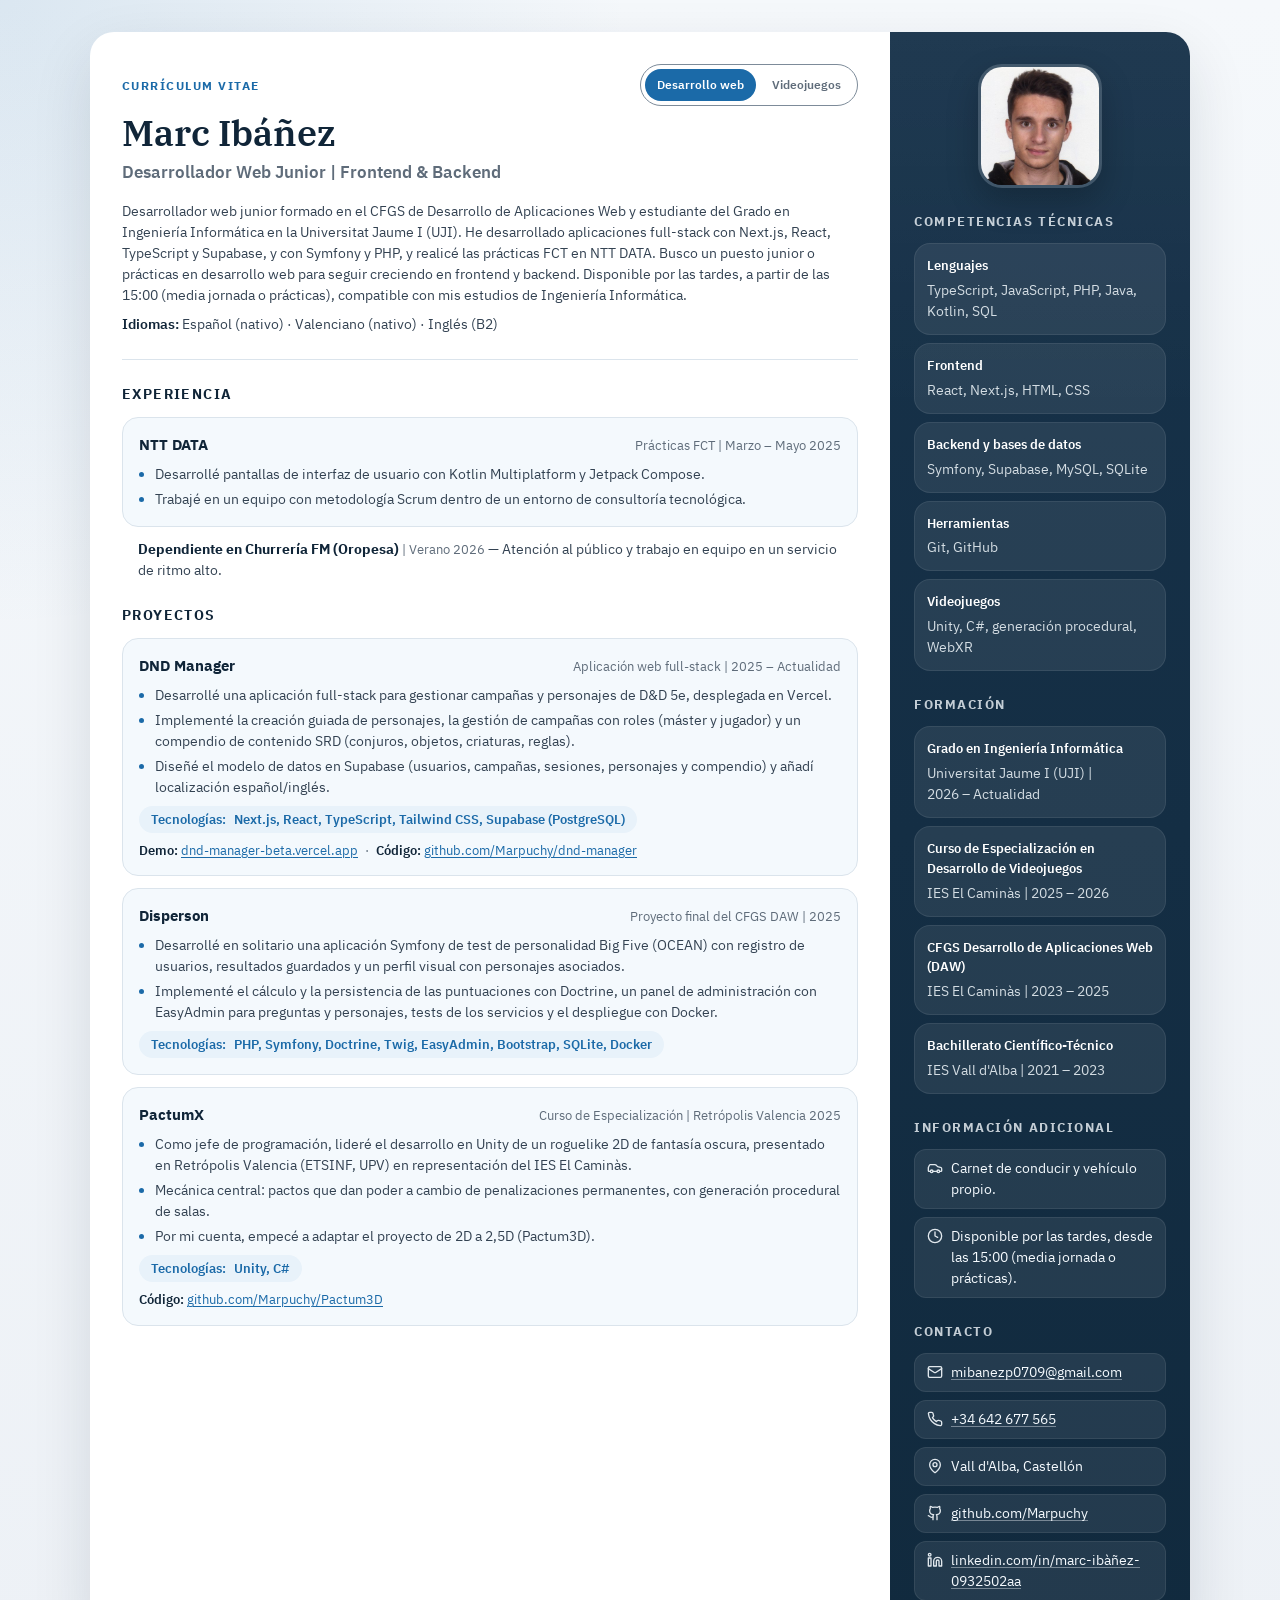
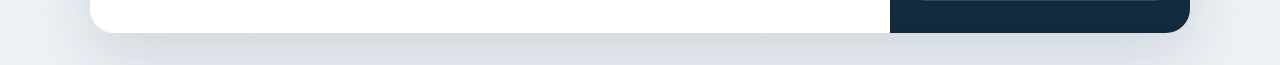
==== commit 7da6ec4f: "Genera el CV desde data/cv.json con versiones web y videojuegos - data/cv.json como fuente única (te" ====
--- a/index.html
+++ b/index.html
@@ -3,202 +3,156 @@
 <head>
     <meta charset="UTF-8">
     <meta name="viewport" content="width=device-width, initial-scale=1.0">
-    <meta name="description" content="Currículum de Marc Ibáñez, desarrollador de software junior.">
-    <title>Currículum | Marc Ibáñez</title>
-    <link rel="preconnect" href="https://fonts.googleapis.com">
-    <link rel="preconnect" href="https://fonts.gstatic.com" crossorigin>
-    <link href="https://fonts.googleapis.com/css2?family=IBM+Plex+Sans:wght@400;500;600;700&family=IBM+Plex+Serif:wght@600&display=swap" rel="stylesheet">
+    <meta name="description" content="Currículum de Marc Ibáñez, desarrollador web junior (TypeScript, Next.js, React, Symfony, PHP).">
+    <title>Currículum | Marc Ibáñez – Desarrollador web junior</title>
+    <link rel="preload" href="fonts/ibm-plex-sans-latin-400-normal.woff2" as="font" type="font/woff2" crossorigin>
     <link rel="stylesheet" href="styles.css">
-    <script defer src="script.js"></script>
 </head>
 <body>
+<!-- Generado por build.js a partir de data/cv.json: no editar a mano.
+     El orden del DOM es el orden de lectura del PDF (ATS). -->
 <main class="resume">
-    <section class="content">
+    <div class="content">
         <header class="hero">
             <div class="hero-top">
-                <p class="eyebrow" data-i18n="hero.eyebrow">Currículum Vitae</p>
-
-                <div class="language-switcher" aria-label="Language switcher">
-                    <button type="button" class="language-button" data-lang="es">ES</button>
-                    <button type="button" class="language-button" data-lang="en">EN</button>
-                </div>
+                <p class="eyebrow">Currículum Vitae</p>
+                <nav class="version-switcher" aria-label="Versión del currículum">
+                    <a class="version-link" href="." aria-current="page">Desarrollo web</a>
+                    <a class="version-link" href="videojuegos/">Videojuegos</a>
+                </nav>
             </div>
 
             <h1>Marc Ibáñez</h1>
-            <h2 data-i18n="hero.title">Desarrollador de Software Junior | Frontend &amp; Backend</h2>
-            <p class="summary" data-i18n="hero.summary">
-                Desarrollador de software junior con formación en Desarrollo de Aplicaciones Web en IES El Caminàs y
-                actualmente cursando una especialización en Desarrollo de Videojuegos. He desarrollado proyectos
-                personales de aplicaciones web y software, y realicé prácticas FCT en NTT DATA, donde tuve mi primera
-                experiencia en entorno corporativo. Busco incorporarme a un equipo donde seguir creciendo en frontend,
-                backend o desarrollo general, aportando capacidad de adaptación, aprendizaje continuo y compromiso.
-            </p>
+            <p class="role">Desarrollador Web Junior | Frontend &amp; Backend</p>
+            <p class="summary">Desarrollador web junior formado en el CFGS de Desarrollo de Aplicaciones Web y estudiante del Grado en Ingeniería Informática en la Universitat Jaume I (UJI). He desarrollado aplicaciones full-stack con Next.js, React, TypeScript y Supabase, y con Symfony y PHP, y realicé las prácticas FCT en NTT DATA. Busco un puesto junior o prácticas en desarrollo web para seguir creciendo en frontend y backend. Disponible por las tardes, a partir de las 15:00 (media jornada o prácticas), compatible con mis estudios de Ingeniería Informática.</p>
+            <p class="spoken-languages"><strong>Idiomas:</strong> Español (nativo) · Valenciano (nativo) · Inglés (B2)</p>
         </header>
 
         <section class="section">
-            <div class="section-heading">
-                <h3 data-i18n="sections.experience">Experiencia</h3>
-            </div>
+            <h2 class="section-title">Experiencia</h2>
 
             <article class="entry">
                 <div class="entry-head">
-                    <h4>NTT DATA</h4>
-                    <span data-i18n="experience.ntt.period">Prácticas FCT | Marzo 2025 - Mayo 2025</span>
+                    <h3>NTT DATA</h3>
+                    <span class="entry-meta">Prácticas FCT | Marzo – Mayo 2025</span>
                 </div>
-                <p data-i18n="experience.ntt.description">
-                    Primera experiencia en un entorno profesional corporativo, con adaptación a dinámicas reales de
-                    trabajo en consultoría tecnológica. Durante este periodo tuve contacto con Kotlin Multiplatform y
-                    Jetpack Compose desde una base de aprendizaje, ampliando mi visión sobre nuevas herramientas y
-                    entornos de desarrollo.
-                </p>
+                <ul class="bullets">
+                    <li>Desarrollé pantallas de interfaz de usuario con Kotlin Multiplatform y Jetpack Compose.</li>
+                    <li>Trabajé en un equipo con metodología Scrum dentro de un entorno de consultoría tecnológica.</li>
+                </ul>
             </article>
+
+            <p class="entry-compact"><strong>Dependiente en Churrería FM (Oropesa)</strong> <span class="entry-meta">| Verano 2026</span> — Atención al público y trabajo en equipo en un servicio de ritmo alto.</p>
         </section>
 
         <section class="section">
-            <div class="section-heading">
-                <h3 data-i18n="sections.projects">Proyectos</h3>
-            </div>
+            <h2 class="section-title">Proyectos</h2>
 
             <article class="entry">
                 <div class="entry-head">
-                    <h4>Disperson</h4>
-                    <span data-i18n="projects.disperson.type">Proyecto de aplicación web</span>
+                    <h3>DND Manager</h3>
+                    <span class="entry-meta">Aplicación web full-stack | 2025 – Actualidad</span>
                 </div>
-                <p data-i18n="projects.disperson.description1">
-                    Aplicación web relacionada con tests de personalidad, con almacenamiento de datos de usuario y
-                    visualización de perfiles interpretativos.
-                </p>
-                <p data-i18n="projects.disperson.description2">
-                    Trabajo centrado en lógica backend, gestión de datos y estructuración de la aplicación.
-                </p>
-                <p class="tech-line"><span class="tech-label" data-i18n="labels.technologies">Tecnologías:</span> PHP, Symfony, Doctrine, Twig, Bootstrap, SQLite</p>
+                <ul class="bullets">
+                    <li>Desarrollé una aplicación full-stack para gestionar campañas y personajes de D&amp;D 5e, desplegada en Vercel.</li>
+                    <li>Implementé la creación guiada de personajes, la gestión de campañas con roles (máster y jugador) y un compendio de contenido SRD (conjuros, objetos, criaturas, reglas).</li>
+                    <li>Diseñé el modelo de datos en Supabase (usuarios, campañas, sesiones, personajes y compendio) y añadí localización español/inglés.</li>
+                </ul>
+                <p class="tech-line"><span class="tech-label">Tecnologías:</span> Next.js, React, TypeScript, Tailwind CSS, Supabase (PostgreSQL)</p>
+                <p class="links-line"><span class="link-label">Demo:</span> <a href="https://dnd-manager-beta.vercel.app"><span class="nobr">dnd-manager-beta.vercel.app</span></a> <span class="sep" aria-hidden="true">·</span> <span class="link-label">Código:</span> <a href="https://github.com/Marpuchy/dnd-manager"><span class="nobr">github.com/Marpuchy/dnd-manager</span></a></p>
             </article>
 
             <article class="entry">
                 <div class="entry-head">
-                    <h4>DND Manager</h4>
-                    <span data-i18n="projects.dndManager.type">Aplicación web</span>
+                    <h3>Disperson</h3>
+                    <span class="entry-meta">Proyecto final del CFGS DAW | 2025</span>
                 </div>
-                <p data-i18n="projects.dndManager.description1">
-                    Aplicación web para la gestión de campañas y personajes.
-                </p>
-                <p data-i18n="projects.dndManager.description2">
-                    Trabajo enfocado en la estructura de la interfaz, componentes reutilizables, manejo de datos y
-                    experiencia de usuario.
-                </p>
-                <p class="tech-line"><span class="tech-label" data-i18n="labels.technologies">Tecnologías:</span> Next.js, TypeScript, JavaScript, CSS, Supabase</p>
+                <ul class="bullets">
+                    <li>Desarrollé en solitario una aplicación Symfony de test de personalidad Big Five (OCEAN) con registro de usuarios, resultados guardados y un perfil visual con personajes asociados.</li>
+                    <li>Implementé el cálculo y la persistencia de las puntuaciones con Doctrine, un panel de administración con EasyAdmin para preguntas y personajes, tests de los servicios y el despliegue con Docker.</li>
+                </ul>
+                <p class="tech-line"><span class="tech-label">Tecnologías:</span> PHP, Symfony, Doctrine, Twig, EasyAdmin, Bootstrap, SQLite, Docker</p>
             </article>
 
             <article class="entry">
                 <div class="entry-head">
-                    <h4>PactumX</h4>
-                    <span data-i18n="projects.pactumx.type">Proyecto personal</span>
+                    <h3>PactumX</h3>
+                    <span class="entry-meta">Curso de Especialización | Retrópolis Valencia 2025</span>
                 </div>
-                <p data-i18n="projects.pactumx.description1">
-                    Proyecto personal centrado en programación de sistemas, lógica y arquitectura de código.
-                </p>
-                <p data-i18n="projects.pactumx.description2">
-                    Trabajo orientado a la organización técnica del proyecto y la estructuración del software.
-                </p>
-                <p class="tech-line"><span class="tech-label" data-i18n="labels.technologies">Tecnologías:</span> Unity, C#</p>
+                <ul class="bullets">
+                    <li>Como jefe de programación, lideré el desarrollo en Unity de un roguelike 2D de fantasía oscura, presentado en Retrópolis Valencia (ETSINF, UPV) en representación del IES El Caminàs.</li>
+                    <li>Mecánica central: pactos que dan poder a cambio de penalizaciones permanentes, con generación procedural de salas.</li>
+                    <li>Por mi cuenta, empecé a adaptar el proyecto de 2D a 2,5D (Pactum3D).</li>
+                </ul>
+                <p class="tech-line"><span class="tech-label">Tecnologías:</span> Unity, C#</p>
+                <p class="links-line"><span class="link-label">Código:</span> <a href="https://github.com/Marpuchy/Pactum3D"><span class="nobr">github.com/Marpuchy/Pactum3D</span></a></p>
             </article>
         </section>
-
-        <section class="section">
-            <div class="section-heading">
-                <h3 data-i18n="sections.education">Formación</h3>
-            </div>
-
-            <article class="entry">
-                <div class="entry-head">
-                    <h4>IES El Caminàs</h4>
-                    <span data-i18n="education.daw">CFGS Desarrollo de Aplicaciones Web (DAW) | 2023 - 2025</span>
-                </div>
-            </article>
-
-            <article class="entry">
-                <div class="entry-head">
-                    <h4>IES El Caminàs</h4>
-                    <span data-i18n="education.specialization">Curso de Especialización en Desarrollo de Videojuegos | 2025 - Actualidad</span>
-                </div>
-            </article>
-
-            <article class="entry">
-                <div class="entry-head">
-                    <h4>IES Vall d'Alba</h4>
-                    <span data-i18n="education.bachillerato">Bachillerato Científico-Técnico | 2021 - 2023</span>
-                </div>
-            </article>
-        </section>
-    </section>
+    </div>
 
     <aside class="sidebar">
         <img src="img.png" alt="Foto de perfil de Marc Ibáñez" class="profile-picture">
 
         <section class="panel">
-            <h3 data-i18n="sections.skills">Competencias Técnicas</h3>
-
+            <h2 class="panel-title">Competencias técnicas</h2>
             <div class="skill-group">
-                <h4 data-i18n="skills.frontend.title">Frontend</h4>
-                <p data-i18n="skills.frontend.items">HTML5, CSS3, JavaScript, jQuery, diseño responsive</p>
+                <h3>Lenguajes</h3>
+                <p>TypeScript, JavaScript, PHP, Java, Kotlin, SQL</p>
             </div>
-
             <div class="skill-group">
-                <h4 data-i18n="skills.backend.title">Backend y Bases de Datos</h4>
-                <p data-i18n="skills.backend.items">Java, PHP, SQL, MySQL</p>
+                <h3>Frontend</h3>
+                <p>React, Next.js, HTML, CSS</p>
             </div>
-
             <div class="skill-group">
-                <h4 data-i18n="skills.tools.title">Herramientas</h4>
-                <p data-i18n="skills.tools.items">Git, GitHub, Bootstrap</p>
+                <h3>Backend y bases de datos</h3>
+                <p>Symfony, Supabase, MySQL, SQLite</p>
             </div>
-
             <div class="skill-group">
-                <h4 data-i18n="skills.other.title">Otros conocimientos</h4>
-                <p data-i18n="skills.other.items">C#, XML/RSS, maquetación web y documentación técnica</p>
+                <h3>Herramientas</h3>
+                <p>Git, GitHub</p>
+            </div>
+            <div class="skill-group">
+                <h3>Videojuegos</h3>
+                <p>Unity, C#, generación procedural, WebXR</p>
             </div>
         </section>
 
         <section class="panel">
-            <h3 data-i18n="sections.languages">Idiomas</h3>
-            <ul class="info-list compact">
-                <li data-i18n="languages.spanish">Español: nativo</li>
-                <li data-i18n="languages.english">Inglés: C1 Cambridge</li>
+            <h2 class="panel-title">Formación</h2>
+            <div class="study">
+                <h3>Grado en Ingeniería Informática</h3>
+                <p>Universitat Jaume I (UJI) | <span class="dates">2026 – Actualidad</span></p>
+            </div>
+            <div class="study">
+                <h3>Curso de Especialización en Desarrollo de Videojuegos</h3>
+                <p>IES El Caminàs | <span class="dates">2025 – 2026</span></p>
+            </div>
+            <div class="study">
+                <h3>CFGS Desarrollo de Aplicaciones Web (DAW)</h3>
+                <p>IES El Caminàs | <span class="dates">2023 – 2025</span></p>
+            </div>
+            <div class="study">
+                <h3>Bachillerato Científico-Técnico</h3>
+                <p>IES Vall d'Alba | <span class="dates">2021 – 2023</span></p>
+            </div>
+        </section>
+
+        <section class="panel">
+            <h2 class="panel-title">Información adicional</h2>
+            <ul class="info-list">
+                <li class="contact-item"><svg class="icon" aria-hidden="true" viewBox="0 0 24 24"><path d="M19 17h2c.6 0 1-.4 1-1v-3c0-.9-.7-1.7-1.5-1.9C18.7 10.6 16 10 16 10s-1.3-1.4-2.2-2.3c-.5-.4-1.1-.7-1.8-.7H5c-.6 0-1.1.4-1.4.9l-1.4 2.9A3.7 3.7 0 0 0 2 12v4c0 .6.4 1 1 1h2"/><circle cx="7" cy="17" r="2"/><path d="M9 17h6"/><circle cx="17" cy="17" r="2"/></svg><span>Carnet de conducir y vehículo propio.</span></li>
+                <li class="contact-item"><svg class="icon" aria-hidden="true" viewBox="0 0 24 24"><circle cx="12" cy="12" r="10"/><polyline points="12 6 12 12 16 14"/></svg><span>Disponible por las tardes, desde las 15:00 (media jornada o prácticas).</span></li>
             </ul>
         </section>
 
         <section class="panel">
-            <h3 data-i18n="sections.additional">Información Adicional</h3>
-            <ul class="info-list compact">
-                <li data-i18n="additional.license">Permiso de conducir y vehículo propio</li>
-                <li data-i18n="additional.interest">Interés en posiciones junior de frontend, backend o desarrollo de software general</li>
-                <li data-i18n="additional.profile">Perfil adaptable, orientado al aprendizaje continuo y al trabajo en equipo</li>
-            </ul>
-        </section>
-
-        <section class="panel">
-            <h3 data-i18n="sections.contact">Contacto</h3>
-            <ul class="info-list">
-                <li class="contact-item">
-                    <img src="img_5.png" alt="" class="contact-icon">
-                    <a href="mailto:mibanezp0709@gmail.com">mibanezp0709@gmail.com</a>
-                </li>
-                <li class="contact-item">
-                    <img src="img_2.png" alt="" class="contact-icon">
-                    <a href="tel:+34642677565">642 677 565</a>
-                </li>
-                <li class="contact-item">
-                    <img src="img_3.png" alt="" class="contact-icon">
-                    <span>Vall d'Alba, Castellón</span>
-                </li>
-                <li class="contact-item">
-                    <img src="img_1.png" alt="" class="contact-icon">
-                    <a href="https://github.com/Marpuchy" target="_blank" rel="noreferrer">github.com/Marpuchy</a>
-                </li>
-                <li class="contact-item">
-                    <img src="img_4.png" alt="" class="contact-icon">
-                    <a href="https://www.linkedin.com/in/marc-ib%C3%A0%C3%B1ez-0932502aa/" target="_blank" rel="noreferrer">linkedin.com/in/marc-ibáñez</a>
-                </li>
+            <h2 class="panel-title">Contacto</h2>
+            <ul class="info-list contact-list">
+                <li class="contact-item"><svg class="icon" aria-hidden="true" viewBox="0 0 24 24"><rect width="20" height="16" x="2" y="4" rx="2"/><path d="m22 7-8.97 5.7a1.94 1.94 0 0 1-2.06 0L2 7"/></svg><a href="mailto:mibanezp0709@gmail.com">mibanezp0709@gmail.com</a></li>
+                <li class="contact-item"><svg class="icon" aria-hidden="true" viewBox="0 0 24 24"><path d="M22 16.92v3a2 2 0 0 1-2.18 2 19.79 19.79 0 0 1-8.63-3.07 19.5 19.5 0 0 1-6-6 19.79 19.79 0 0 1-3.07-8.67A2 2 0 0 1 4.11 2h3a2 2 0 0 1 2 1.72 12.84 12.84 0 0 0 .7 2.81 2 2 0 0 1-.45 2.11L8.09 9.91a16 16 0 0 0 6 6l1.27-1.27a2 2 0 0 1 2.11-.45 12.84 12.84 0 0 0 2.81.7A2 2 0 0 1 22 16.92z"/></svg><a href="tel:+34642677565">+34 642 677 565</a></li>
+                <li class="contact-item"><svg class="icon" aria-hidden="true" viewBox="0 0 24 24"><path d="M20 10c0 4.993-5.539 10.193-7.399 11.799a1 1 0 0 1-1.202 0C9.539 20.193 4 14.993 4 10a8 8 0 0 1 16 0"/><circle cx="12" cy="10" r="3"/></svg><span>Vall d'Alba, Castellón</span></li>
+                <li class="contact-item"><svg class="icon" aria-hidden="true" viewBox="0 0 24 24"><path d="M15 22v-4a4.8 4.8 0 0 0-1-3.5c3 0 6-2 6-5.5.08-1.25-.27-2.48-1-3.5.28-1.15.28-2.35 0-3.5 0 0-1 0-3 1.5-2.64-.5-5.36-.5-8 0C6 2 5 2 5 2c-.3 1.15-.3 2.35 0 3.5A5.403 5.403 0 0 0 4 9c0 3.5 3 5.5 6 5.5-.39.49-.68 1.05-.85 1.65-.17.6-.22 1.23-.15 1.85v4"/><path d="M9 18c-4.51 2-5-2-7-2"/></svg><a href="https://github.com/Marpuchy"><span class="nobr">github.com/</span><wbr><span class="nobr">Marpuchy</span></a></li>
+                <li class="contact-item"><svg class="icon" aria-hidden="true" viewBox="0 0 24 24"><path d="M16 8a6 6 0 0 1 6 6v7h-4v-7a2 2 0 0 0-2-2 2 2 0 0 0-2 2v7h-4v-7a6 6 0 0 1 6-6z"/><rect width="4" height="12" x="2" y="9"/><circle cx="4" cy="4" r="2"/></svg><a href="https://www.linkedin.com/in/marc-ib%C3%A0%C3%B1ez-0932502aa/"><span class="nobr">linkedin.com/</span><wbr><span class="nobr">in/</span><wbr><span class="nobr">marc-ibàñez-0932502aa</span></a></li>
             </ul>
         </section>
     </aside>
--- a/styles.css
+++ b/styles.css
@@ -1,13 +1,62 @@
+/* Fuentes estáticas alojadas en el repo (OFL, ver fonts/OFL.txt). No usar Google Fonts:
+   sirve fuentes variables que Chrome incrusta en el PDF como Type 3, peor para los ATS. */
+@font-face {
+    font-family: "IBM Plex Sans";
+    font-style: normal;
+    font-weight: 400;
+    font-display: swap;
+    src: url("fonts/ibm-plex-sans-latin-400-normal.woff2") format("woff2");
+}
+
+@font-face {
+    font-family: "IBM Plex Sans";
+    font-style: normal;
+    font-weight: 600;
+    font-display: swap;
+    src: url("fonts/ibm-plex-sans-latin-600-normal.woff2") format("woff2");
+}
+
+@font-face {
+    font-family: "IBM Plex Sans";
+    font-style: normal;
+    font-weight: 700;
+    font-display: swap;
+    src: url("fonts/ibm-plex-sans-latin-700-normal.woff2") format("woff2");
+}
+
+@font-face {
+    font-family: "IBM Plex Serif";
+    font-style: normal;
+    font-weight: 600;
+    font-display: swap;
+    src: url("fonts/ibm-plex-serif-latin-600-normal.woff2") format("woff2");
+}
+
+/* Tokens: ver .claude/skills/curriculum-design-system/SKILL.md */
 :root {
-    --page-bg: #edf1f6;
+    --surface: #edf1f6;
     --paper: #ffffff;
-    --sidebar: #17324a;
-    --sidebar-soft: #234762;
-    --text: #17212b;
-    --muted: #5f6c7a;
-    --line: #dbe4ec;
+    --panel-raised: #f4f9fd;
+    --ink: #17212b;
+    --ink-strong: #102538;
+    --ink-body: #334252;
+    --ink-muted: #5f6c7a;
+    --border: #dbe4ec;
+    --border-control: #7d8b99;
     --accent: #1b6aa8;
     --accent-soft: #e8f2fa;
+    --focus: #1b6aa8;
+
+    --sidebar: #17324a;
+    --sidebar-end: #112a3e;
+    --side-ink: #f6fbff;
+    --side-ink-body: rgba(246, 251, 255, 0.84);
+    --side-ink-muted: rgba(246, 251, 255, 0.78);
+    --side-raised: rgba(255, 255, 255, 0.08);
+    --side-border: rgba(255, 255, 255, 0.08);
+    --side-accent: #8cc8f5;
+
+    --print-side: #f3f6f9;
     --shadow: 0 24px 60px rgba(16, 31, 48, 0.12);
 }
 
@@ -23,18 +72,27 @@
 
 body {
     min-height: 100vh;
-    padding: 28px;
+    padding: 32px;
     background:
         radial-gradient(circle at top left, rgba(27, 106, 168, 0.12), transparent 30%),
-        linear-gradient(180deg, #f5f8fb 0%, var(--page-bg) 100%);
-    color: var(--text);
+        linear-gradient(180deg, #f5f8fb 0%, var(--surface) 100%);
+    color: var(--ink);
     font-family: "IBM Plex Sans", sans-serif;
     line-height: 1.5;
 }
 
 a {
     color: inherit;
-    text-decoration: none;
+    text-decoration: underline;
+    text-decoration-color: currentColor;
+    text-decoration-thickness: 1px;
+    text-underline-offset: 2px;
+}
+
+:focus-visible {
+    outline: 2px solid var(--focus);
+    outline-offset: 2px;
+    border-radius: 4px;
 }
 
 .resume {
@@ -42,26 +100,236 @@
     margin: 0 auto;
     display: grid;
     grid-template-columns: minmax(0, 1fr) 300px;
-    grid-template-areas: "content sidebar";
     background: var(--paper);
     border-radius: 24px;
     overflow: hidden;
     box-shadow: var(--shadow);
 }
 
+/* ---------- Contenido principal ---------- */
+
+.content {
+    padding: 32px;
+}
+
+.hero {
+    padding-bottom: 24px;
+    border-bottom: 1px solid var(--border);
+}
+
+.hero-top {
+    display: flex;
+    align-items: center;
+    justify-content: space-between;
+    gap: 16px;
+}
+
+.eyebrow {
+    color: var(--accent);
+    font-size: 0.88rem;
+    font-weight: 700;
+    letter-spacing: 0.12em;
+    text-transform: uppercase;
+}
+
+.version-switcher {
+    display: inline-flex;
+    align-items: center;
+    gap: 4px;
+    padding: 4px;
+    border: 1px solid var(--border-control);
+    border-radius: 999px;
+    background: var(--paper);
+}
+
+.version-link {
+    display: inline-flex;
+    align-items: center;
+    min-height: 32px;
+    border-radius: 999px;
+    padding: 4px 12px;
+    color: var(--ink-muted);
+    font-size: 0.86rem;
+    font-weight: 600;
+    text-decoration: none;
+}
+
+.version-link:hover {
+    color: var(--accent);
+    text-decoration: underline;
+}
+
+.version-link[aria-current="page"] {
+    background: var(--accent);
+    color: #ffffff;
+    text-decoration: none;
+}
+
+.hero h1 {
+    margin-top: 8px;
+    font-family: "IBM Plex Serif", serif;
+    font-size: 2.6rem;
+    font-weight: 600;
+    line-height: 1.05;
+    color: var(--ink-strong);
+}
+
+.role {
+    margin-top: 8px;
+    font-size: 1.18rem;
+    font-weight: 600;
+    color: var(--ink-muted);
+}
+
+.summary {
+    margin-top: 16px;
+    max-width: 720px;
+    color: var(--ink-body);
+    font-size: 1rem;
+}
+
+.spoken-languages {
+    margin-top: 8px;
+    color: var(--ink-body);
+}
+
+.spoken-languages strong {
+    font-weight: 600;
+    color: var(--ink-strong);
+}
+
+.section {
+    margin-top: 24px;
+}
+
+.section-title {
+    margin-bottom: 12px;
+    font-size: 1rem;
+    font-weight: 700;
+    letter-spacing: 0.1em;
+    text-transform: uppercase;
+    color: var(--ink-strong);
+}
+
+.entry {
+    padding: 16px;
+    border: 1px solid var(--border);
+    border-radius: 16px;
+    background: var(--panel-raised);
+}
+
+.entry + .entry {
+    margin-top: 12px;
+}
+
+.entry-head {
+    display: flex;
+    align-items: baseline;
+    justify-content: space-between;
+    gap: 12px;
+    margin-bottom: 8px;
+}
+
+.entry-head h3 {
+    font-size: 1.04rem;
+    font-weight: 700;
+    color: var(--ink-strong);
+}
+
+.entry-meta {
+    color: var(--ink-muted);
+    font-size: 0.92rem;
+    text-align: right;
+    font-variant-numeric: tabular-nums;
+}
+
+.entry p {
+    color: var(--ink-body);
+}
+
+.bullets {
+    padding-left: 16px;
+    color: var(--ink-body);
+}
+
+.bullets li + li {
+    margin-top: 4px;
+}
+
+.bullets li::marker {
+    color: var(--accent);
+}
+
+.links-line {
+    margin-top: 8px;
+    font-size: 0.9rem;
+    overflow-wrap: anywhere;
+}
+
+.links-line a {
+    color: var(--accent);
+}
+
+.link-label {
+    font-weight: 600;
+    color: var(--ink-strong);
+}
+
+.sep {
+    margin: 0 4px;
+    color: var(--ink-muted);
+}
+
+.entry-compact {
+    margin-top: 12px;
+    padding: 0 16px;
+    color: var(--ink-body);
+}
+
+.entry-compact strong {
+    font-weight: 700;
+    color: var(--ink-strong);
+}
+
+.entry-compact .entry-meta {
+    font-size: 0.92rem;
+}
+
+.entry .tech-line {
+    margin-top: 8px;
+    display: inline-flex;
+    flex-wrap: wrap;
+    gap: 4px 8px;
+    padding: 4px 12px;
+    border-radius: 999px;
+    background: var(--accent-soft);
+    color: var(--accent);
+    font-size: 0.9rem;
+    font-weight: 600;
+}
+
+.tech-label {
+    white-space: nowrap;
+}
+
+/* ---------- Columna lateral ---------- */
+
 .sidebar {
-    grid-area: sidebar;
     background:
         linear-gradient(180deg, rgba(255, 255, 255, 0.04), transparent 24%),
-        linear-gradient(180deg, var(--sidebar) 0%, #112a3e 100%);
-    color: #f6fbff;
-    padding: 30px 24px;
+        linear-gradient(180deg, var(--sidebar) 0%, var(--sidebar-end) 100%);
+    color: var(--side-ink);
+    padding: 32px 24px;
+}
+
+.sidebar :focus-visible {
+    outline-color: var(--side-accent);
 }
 
 .profile-picture {
     width: 124px;
     height: 124px;
-    border-radius: 22px;
+    border-radius: 24px;
     object-fit: cover;
     object-position: top;
     display: block;
@@ -74,33 +342,63 @@
     margin-top: 24px;
 }
 
-.panel h3 {
-    margin-bottom: 14px;
+.panel-title {
+    margin-bottom: 12px;
     font-size: 0.92rem;
     font-weight: 700;
     letter-spacing: 0.12em;
     text-transform: uppercase;
-    color: rgba(246, 251, 255, 0.78);
+    color: var(--side-ink-muted);
+}
+
+.skill-group,
+.study {
+    padding: 12px;
+    border-radius: 16px;
+    background: var(--side-raised);
+    border: 1px solid var(--side-border);
+}
+
+.skill-group + .skill-group,
+.study + .study {
+    margin-top: 8px;
+}
+
+.skill-group h3,
+.study h3 {
+    margin-bottom: 4px;
+    font-size: 0.94rem;
+    font-weight: 600;
+    color: #ffffff;
+}
+
+.skill-group p,
+.study p {
+    color: var(--side-ink-body);
+}
+
+.dates {
+    font-variant-numeric: tabular-nums;
+    white-space: nowrap;
 }
 
 .info-list {
     list-style: none;
     display: grid;
-    gap: 10px;
+    gap: 8px;
 }
 
 .info-list li {
-    padding: 10px 12px;
-    border: 1px solid rgba(255, 255, 255, 0.08);
-    border-radius: 14px;
-    background: rgba(255, 255, 255, 0.06);
-    word-break: break-word;
+    padding: 8px 12px;
+    border: 1px solid var(--side-border);
+    border-radius: 12px;
+    background: var(--side-raised);
 }
 
 .contact-item {
     display: flex;
-    align-items: center;
-    gap: 10px;
+    align-items: flex-start;
+    gap: 8px;
 }
 
 .contact-item a,
@@ -108,216 +406,69 @@
     min-width: 0;
 }
 
-.contact-icon {
-    width: 17px;
-    height: 17px;
-    flex: 0 0 17px;
-    object-fit: contain;
-    filter: brightness(0) invert(1);
+.links-line a,
+.contact-item a {
+    overflow-wrap: anywhere;
+}
+
+.contact-item a {
+    text-decoration-color: rgba(246, 251, 255, 0.4);
+}
+
+.icon {
+    width: 16px;
+    height: 16px;
+    flex: 0 0 16px;
+    fill: none;
+    stroke: currentColor;
+    stroke-width: 2;
+    stroke-linecap: round;
+    stroke-linejoin: round;
+    margin-top: 2px;
     opacity: 0.9;
 }
 
-.info-list.compact li {
-    padding: 9px 12px;
-}
-
-.skill-group {
-    padding: 12px 14px;
-    border-radius: 16px;
-    background: rgba(255, 255, 255, 0.08);
-    border: 1px solid rgba(255, 255, 255, 0.08);
-}
-
-.skill-group + .skill-group {
-    margin-top: 10px;
-}
-
-.skill-group h4 {
-    margin-bottom: 4px;
-    font-size: 0.94rem;
-    font-weight: 600;
-    color: #ffffff;
-}
-
-.skill-group p {
-    color: rgba(246, 251, 255, 0.84);
-}
-
-.content {
-    grid-area: content;
-    padding: 34px 38px 36px;
-}
-
-.hero {
-    padding-bottom: 24px;
-    border-bottom: 1px solid var(--line);
-}
-
-.hero-top {
-    display: flex;
-    align-items: center;
-    justify-content: space-between;
-    gap: 16px;
-}
-
-.eyebrow {
-    margin-bottom: 6px;
-    color: var(--accent);
-    font-size: 0.88rem;
-    font-weight: 700;
-    letter-spacing: 0.12em;
-    text-transform: uppercase;
-}
-
-.language-switcher {
-    display: inline-flex;
-    align-items: center;
-    gap: 6px;
-    padding: 4px;
-    border: 1px solid var(--line);
-    border-radius: 999px;
-    background: #f7fbff;
-}
-
-.language-button {
-    border: 0;
-    border-radius: 999px;
-    padding: 7px 10px;
-    background: transparent;
-    color: var(--muted);
-    font: inherit;
-    font-size: 0.84rem;
-    font-weight: 700;
-    letter-spacing: 0.06em;
-    cursor: pointer;
-}
-
-.language-button.active {
-    background: var(--accent);
-    color: #ffffff;
-}
-
-.hero h1 {
-    font-family: "IBM Plex Serif", serif;
-    font-size: 2.6rem;
-    line-height: 1.05;
-    color: #102538;
-}
-
-.hero h2 {
-    margin-top: 8px;
-    font-size: 1.18rem;
-    font-weight: 600;
-    color: var(--muted);
-}
-
-.summary {
-    margin-top: 16px;
-    max-width: 720px;
-    color: #324352;
-    font-size: 1rem;
-}
-
-.section {
-    margin-top: 24px;
-}
-
-.section-heading {
-    margin-bottom: 14px;
-}
-
-.section-heading h3 {
-    font-size: 0.98rem;
-    font-weight: 700;
-    letter-spacing: 0.1em;
-    text-transform: uppercase;
-    color: #163551;
-}
-
-.entry {
-    padding: 15px 16px;
-    border: 1px solid var(--line);
-    border-radius: 18px;
-    background:
-        linear-gradient(180deg, rgba(232, 242, 250, 0.48), rgba(255, 255, 255, 0.92));
-}
-
-.entry + .entry {
-    margin-top: 12px;
-}
-
-.entry-head {
-    display: flex;
-    align-items: baseline;
-    justify-content: space-between;
-    gap: 12px;
-    margin-bottom: 8px;
-}
-
-.entry-head h4 {
-    font-size: 1.02rem;
-    font-weight: 700;
-    color: #102538;
-}
-
-.entry-head span {
-    color: var(--muted);
-    font-size: 0.92rem;
-    text-align: right;
-}
-
-.entry p {
-    color: #334252;
-}
-
-.tech-line {
-    margin-top: 8px;
-    display: inline-flex;
-    align-items: center;
-    gap: 6px;
-    padding: 6px 10px;
-    border-radius: 999px;
-    background: var(--accent-soft);
-    color: var(--accent);
-    font-size: 0.9rem;
-    font-weight: 600;
-}
-
-.tech-label {
-    white-space: nowrap;
-}
-
-@media (max-width: 900px) {
+/* ---------- Responsive (solo pantalla: no debe afectar a la impresión) ---------- */
+
+@media (pointer: coarse) {
+    .version-link {
+        min-height: 44px;
+    }
+
+    .contact-item a {
+        display: inline-block;
+        padding: 12px 0;
+        margin: -12px 0;
+    }
+}
+
+@media screen and (max-width: 900px) {
     body {
         padding: 16px;
     }
 
     .resume {
-        grid-template-columns: 1fr;
-        grid-template-areas:
-            "content"
-            "sidebar";
+        grid-template-columns: minmax(0, 1fr);
     }
 
     .sidebar,
     .content {
-        padding: 24px 20px;
+        padding: 24px 16px;
     }
 
     .profile-picture {
-        width: 110px;
-        height: 110px;
-        margin-bottom: 20px;
-    }
-}
-
-@media (max-width: 640px) {
+        width: 112px;
+        height: 112px;
+    }
+}
+
+@media screen and (max-width: 640px) {
     html {
         font-size: 13px;
     }
 
     .hero-top {
-        flex-direction: column;
+        flex-direction: column-reverse;
         align-items: flex-start;
     }
 
@@ -327,45 +478,242 @@
 
     .entry-head {
         flex-direction: column;
-        align-items: flex-start;
-    }
-
-    .entry-head span {
+        gap: 4px;
+    }
+
+    .entry-meta {
         text-align: left;
     }
 }
 
+/* ---------- Impresión / PDF: A4, una página, dos columnas, fondo claro ---------- */
+
+/* Margen 0 en @page: así Chrome no tiene hueco para imprimir encabezados/pies (fecha, URL)
+   aunque estén activados en el diálogo. El margen real lo da el padding del body. */
 @page {
     size: A4;
-    margin: 10mm;
+    margin: 0;
 }
 
 @media print {
+    html {
+        font-size: 8.4pt;
+    }
+
     body {
-        padding: 0;
+        min-height: 0;
+        padding: 12mm;
         background: #ffffff;
+        line-height: 1.3;
+    }
+
+    a {
+        text-decoration: none;
+    }
+
+    /* URL sin partir en el PDF: pdftotext borra el guion de final de línea y la URL llega rota al ATS */
+    .nobr {
+        white-space: nowrap;
     }
 
     .resume {
+        /* Alto útil del A4 (297 − 2 × 12 mm) menos 1 mm de margen, para que el lateral llegue al pie */
+        min-height: 272mm;
         max-width: none;
+        grid-template-columns: minmax(0, 1fr) 60mm;
+        column-gap: 6mm;
         border-radius: 0;
         box-shadow: none;
+        overflow: visible;
+    }
+
+    .content {
+        padding: 0;
+    }
+
+    .eyebrow,
+    .version-switcher {
+        display: none;
+    }
+
+    .hero {
+        padding-bottom: 2.5mm;
+    }
+
+    .hero h1 {
+        margin-top: 0;
+        font-size: 23pt;
+    }
+
+    .role {
+        margin-top: 1mm;
+        font-size: 11.5pt;
+    }
+
+    .summary {
+        margin-top: 2mm;
+        max-width: none;
+        font-size: 8.8pt;
+    }
+
+    .spoken-languages {
+        margin-top: 1mm;
+        font-size: 8.8pt;
+    }
+
+    .section {
+        margin-top: 3.5mm;
+    }
+
+    .section-title,
+    .panel-title {
+        margin-bottom: 2mm;
+        font-size: 9.5pt;
+        letter-spacing: 0.06em;
+        color: var(--ink-strong);
+    }
+
+    .entry {
+        padding: 2mm 2.5mm;
+        border: 0.5pt solid var(--border);
+        border-radius: 2mm;
+        background: #ffffff;
+    }
+
+    .entry + .entry {
+        margin-top: 2mm;
+    }
+
+    .entry-head {
+        margin-bottom: 1mm;
+    }
+
+    .entry-head h3 {
+        font-size: 10pt;
+    }
+
+    .entry-meta {
+        font-size: 8.5pt;
+    }
+
+    .bullets {
+        padding-left: 3.5mm;
+    }
+
+    .bullets li + li {
+        margin-top: 0.5mm;
+    }
+
+    /* Tecnologías y enlaces en el mismo párrafo para ahorrar líneas */
+    .entry .links-line {
+        display: inline;
+        margin: 0;
+        font-size: 8.2pt;
+    }
+
+    .entry .links-line::before {
+        content: " · ";
+        color: var(--ink-muted);
+    }
+
+    .entry-compact {
+        margin-top: 2mm;
+        padding: 0 3mm;
+    }
+
+    .entry-compact .entry-meta {
+        font-size: inherit;
+    }
+
+    .entry .tech-line {
+        display: inline;
+        margin: 0;
+        padding: 0;
+        border-radius: 0;
+        background: none;
+        font-size: 8.2pt;
+    }
+
+    .entry .bullets {
+        margin-bottom: 1mm;
     }
 
     .sidebar {
-        background: var(--sidebar);
+        background: var(--print-side);
+        color: var(--ink);
+        padding: 5mm 4mm;
+        border-radius: 2mm;
         -webkit-print-color-adjust: exact;
         print-color-adjust: exact;
     }
 
-    .language-switcher {
-        display: none;
+    .profile-picture {
+        width: 26mm;
+        height: 26mm;
+        margin-bottom: 4mm;
+        border: 0;
+        border-radius: 3mm;
+        box-shadow: none;
+    }
+
+    .panel + .panel {
+        margin-top: 4mm;
+    }
+
+    .skill-group,
+    .study {
+        padding: 0;
+        border: 0;
+        border-radius: 0;
+        background: none;
+    }
+
+    .skill-group + .skill-group,
+    .study + .study {
+        margin-top: 1.5mm;
+    }
+
+    .skill-group h3,
+    .study h3 {
+        margin-bottom: 0;
+        font-size: 8.8pt;
+        color: var(--ink-strong);
+    }
+
+    .skill-group p,
+    .study p {
+        color: var(--ink-body);
+    }
+
+    .info-list {
+        gap: 1mm;
+    }
+
+    .info-list li {
+        padding: 0;
+        border: 0;
+        border-radius: 0;
+        background: none;
+    }
+
+    .contact-item {
+        gap: 2mm;
+    }
+
+    .icon {
+        width: 3.4mm;
+        height: 3.4mm;
+        flex-basis: 3.4mm;
+        stroke-width: 1.75;
+        margin-top: 0.4mm;
+        color: var(--accent);
     }
 
     .entry,
-    .panel,
-    .section {
+    .skill-group,
+    .study,
+    .info-list li,
+    .panel {
         break-inside: avoid;
     }
 }
-
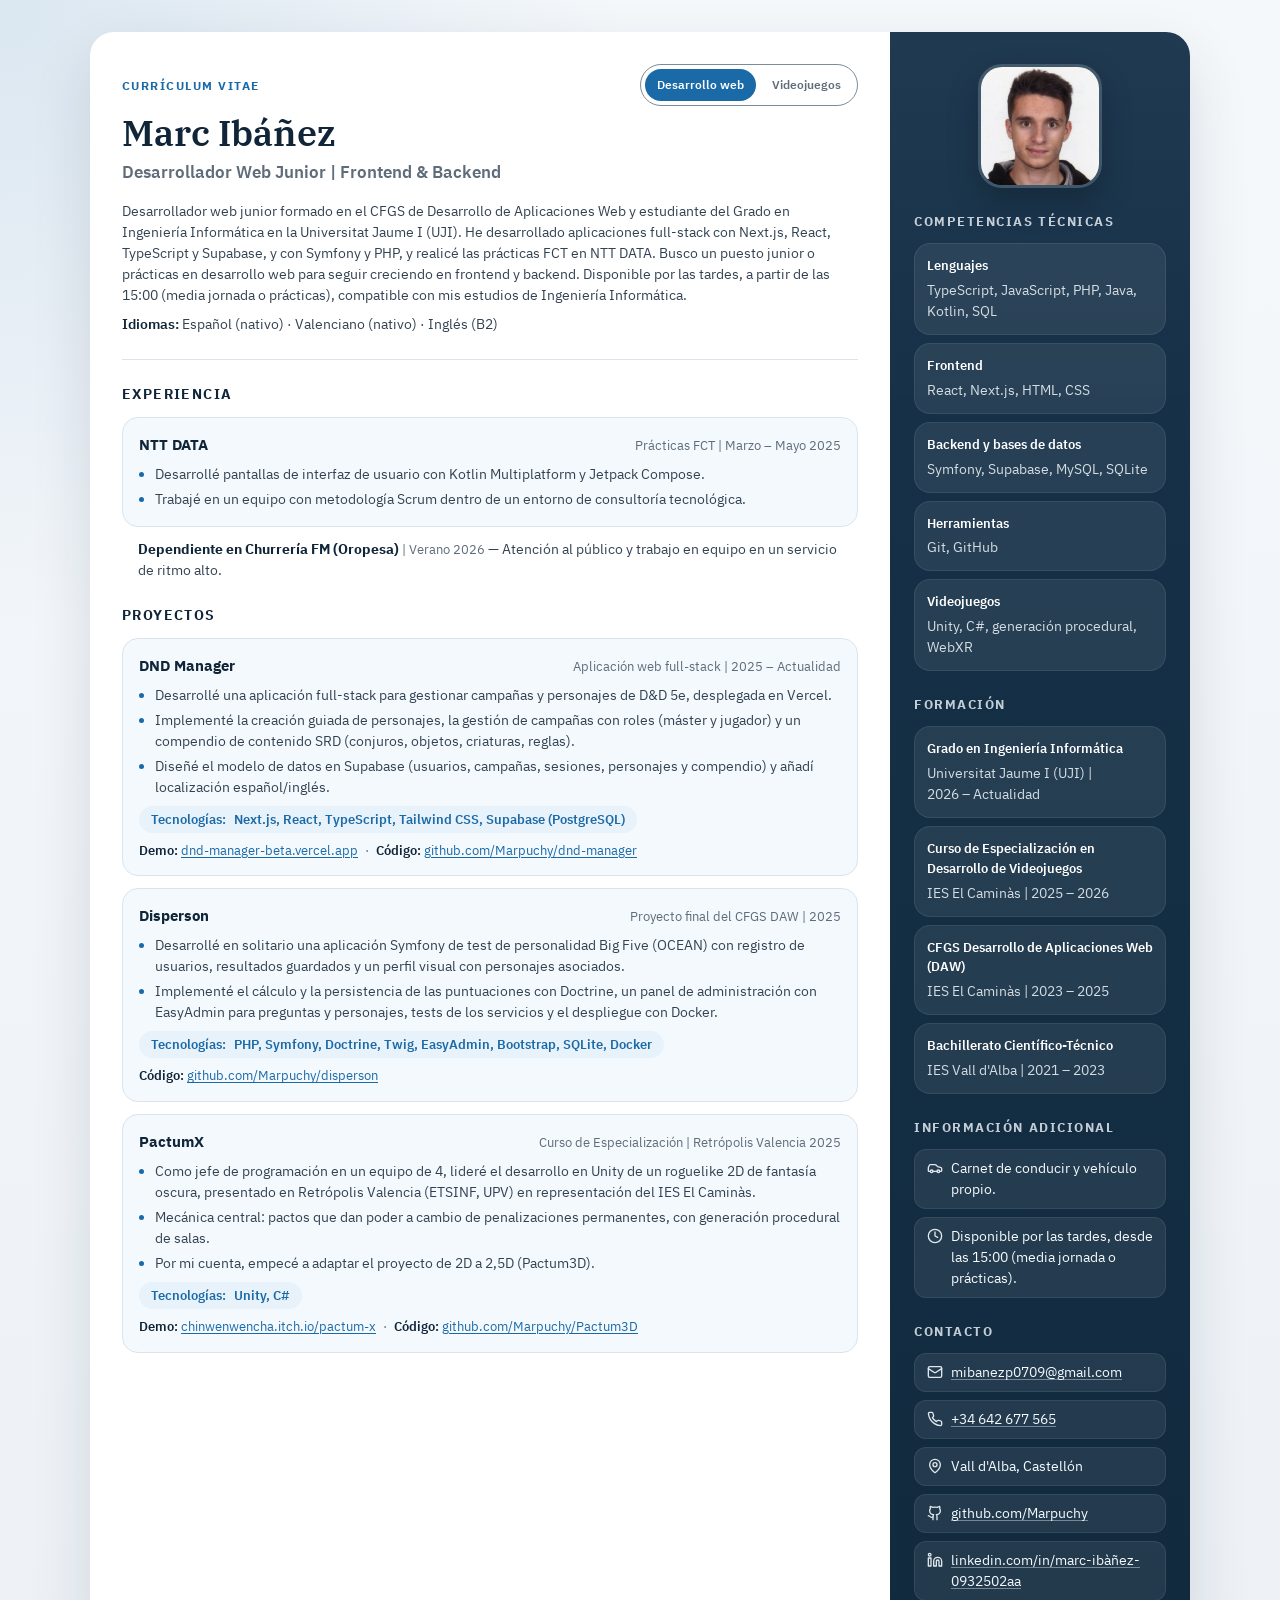
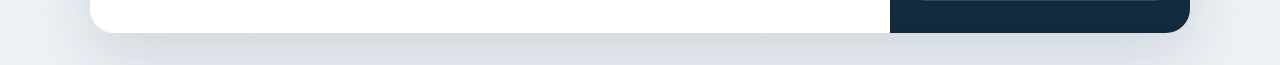
==== commit 7dd7a661: "Enlaza PactumX en itch.io y el código de Disperson - PactumX: equipo de 4 y demo descargable en itch" ====
--- a/index.html
+++ b/index.html
@@ -72,6 +72,7 @@
                     <li>Implementé el cálculo y la persistencia de las puntuaciones con Doctrine, un panel de administración con EasyAdmin para preguntas y personajes, tests de los servicios y el despliegue con Docker.</li>
                 </ul>
                 <p class="tech-line"><span class="tech-label">Tecnologías:</span> PHP, Symfony, Doctrine, Twig, EasyAdmin, Bootstrap, SQLite, Docker</p>
+                <p class="links-line"><span class="link-label">Código:</span> <a href="https://github.com/Marpuchy/disperson"><span class="nobr">github.com/Marpuchy/disperson</span></a></p>
             </article>
 
             <article class="entry">
@@ -80,12 +81,12 @@
                     <span class="entry-meta">Curso de Especialización | Retrópolis Valencia 2025</span>
                 </div>
                 <ul class="bullets">
-                    <li>Como jefe de programación, lideré el desarrollo en Unity de un roguelike 2D de fantasía oscura, presentado en Retrópolis Valencia (ETSINF, UPV) en representación del IES El Caminàs.</li>
+                    <li>Como jefe de programación en un equipo de 4, lideré el desarrollo en Unity de un roguelike 2D de fantasía oscura, presentado en Retrópolis Valencia (ETSINF, UPV) en representación del IES El Caminàs.</li>
                     <li>Mecánica central: pactos que dan poder a cambio de penalizaciones permanentes, con generación procedural de salas.</li>
                     <li>Por mi cuenta, empecé a adaptar el proyecto de 2D a 2,5D (Pactum3D).</li>
                 </ul>
                 <p class="tech-line"><span class="tech-label">Tecnologías:</span> Unity, C#</p>
-                <p class="links-line"><span class="link-label">Código:</span> <a href="https://github.com/Marpuchy/Pactum3D"><span class="nobr">github.com/Marpuchy/Pactum3D</span></a></p>
+                <p class="links-line"><span class="link-label">Demo:</span> <a href="https://chinwenwencha.itch.io/pactum-x"><span class="nobr">chinwenwencha.itch.io/pactum-x</span></a> <span class="sep" aria-hidden="true">·</span> <span class="link-label">Código:</span> <a href="https://github.com/Marpuchy/Pactum3D"><span class="nobr">github.com/Marpuchy/Pactum3D</span></a></p>
             </article>
         </section>
     </div>
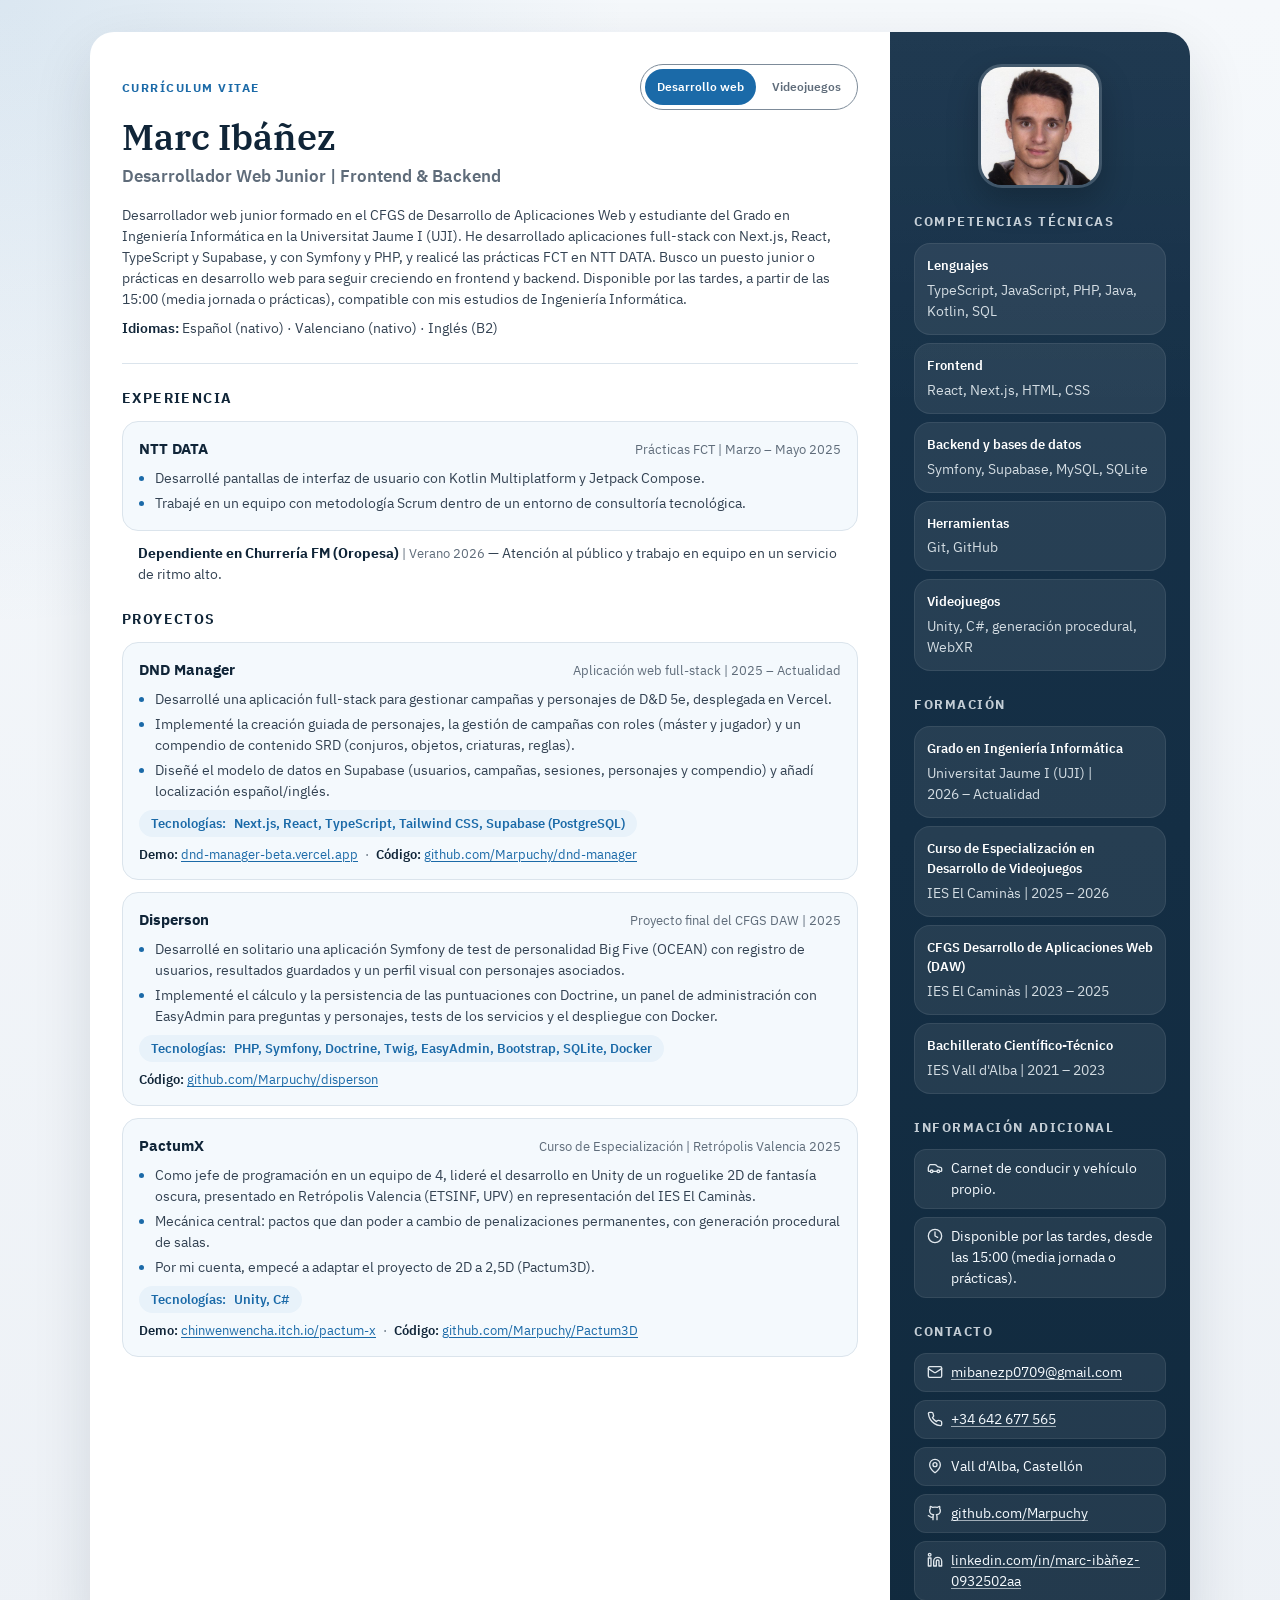
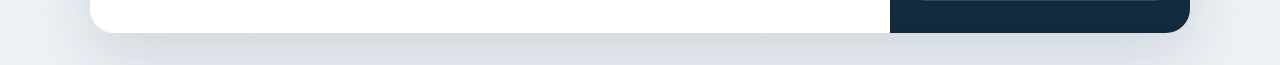
==== commit 5899ef85: "Aplica la revisión de UI - PDF: contacto sin iconos y a 7,6 pt para que la URL de LinkedIn quepa   e" ====
--- a/index.html
+++ b/index.html
@@ -59,7 +59,7 @@
                     <li>Diseñé el modelo de datos en Supabase (usuarios, campañas, sesiones, personajes y compendio) y añadí localización español/inglés.</li>
                 </ul>
                 <p class="tech-line"><span class="tech-label">Tecnologías:</span> Next.js, React, TypeScript, Tailwind CSS, Supabase (PostgreSQL)</p>
-                <p class="links-line"><span class="link-label">Demo:</span> <a href="https://dnd-manager-beta.vercel.app"><span class="nobr">dnd-manager-beta.vercel.app</span></a> <span class="sep" aria-hidden="true">·</span> <span class="link-label">Código:</span> <a href="https://github.com/Marpuchy/dnd-manager"><span class="nobr">github.com/Marpuchy/dnd-manager</span></a></p>
+                <p class="links-line"><span class="link-label">Demo:</span> <a href="https://dnd-manager-beta.vercel.app" target="_blank" rel="noreferrer"><span class="nobr">dnd-manager-beta.vercel.app</span></a> <span class="sep" aria-hidden="true">·</span> <span class="link-label">Código:</span> <a href="https://github.com/Marpuchy/dnd-manager" target="_blank" rel="noreferrer"><span class="nobr">github.com/Marpuchy/dnd-manager</span></a></p>
             </article>
 
             <article class="entry">
@@ -72,7 +72,7 @@
                     <li>Implementé el cálculo y la persistencia de las puntuaciones con Doctrine, un panel de administración con EasyAdmin para preguntas y personajes, tests de los servicios y el despliegue con Docker.</li>
                 </ul>
                 <p class="tech-line"><span class="tech-label">Tecnologías:</span> PHP, Symfony, Doctrine, Twig, EasyAdmin, Bootstrap, SQLite, Docker</p>
-                <p class="links-line"><span class="link-label">Código:</span> <a href="https://github.com/Marpuchy/disperson"><span class="nobr">github.com/Marpuchy/disperson</span></a></p>
+                <p class="links-line"><span class="link-label">Código:</span> <a href="https://github.com/Marpuchy/disperson" target="_blank" rel="noreferrer"><span class="nobr">github.com/Marpuchy/disperson</span></a></p>
             </article>
 
             <article class="entry">
@@ -86,7 +86,7 @@
                     <li>Por mi cuenta, empecé a adaptar el proyecto de 2D a 2,5D (Pactum3D).</li>
                 </ul>
                 <p class="tech-line"><span class="tech-label">Tecnologías:</span> Unity, C#</p>
-                <p class="links-line"><span class="link-label">Demo:</span> <a href="https://chinwenwencha.itch.io/pactum-x"><span class="nobr">chinwenwencha.itch.io/pactum-x</span></a> <span class="sep" aria-hidden="true">·</span> <span class="link-label">Código:</span> <a href="https://github.com/Marpuchy/Pactum3D"><span class="nobr">github.com/Marpuchy/Pactum3D</span></a></p>
+                <p class="links-line"><span class="link-label">Demo:</span> <a href="https://chinwenwencha.itch.io/pactum-x" target="_blank" rel="noreferrer"><span class="nobr">chinwenwencha.itch.io/pactum-x</span></a> <span class="sep" aria-hidden="true">·</span> <span class="link-label">Código:</span> <a href="https://github.com/Marpuchy/Pactum3D" target="_blank" rel="noreferrer"><span class="nobr">github.com/Marpuchy/Pactum3D</span></a></p>
             </article>
         </section>
     </div>
@@ -152,8 +152,8 @@
                 <li class="contact-item"><svg class="icon" aria-hidden="true" viewBox="0 0 24 24"><rect width="20" height="16" x="2" y="4" rx="2"/><path d="m22 7-8.97 5.7a1.94 1.94 0 0 1-2.06 0L2 7"/></svg><a href="mailto:mibanezp0709@gmail.com">mibanezp0709@gmail.com</a></li>
                 <li class="contact-item"><svg class="icon" aria-hidden="true" viewBox="0 0 24 24"><path d="M22 16.92v3a2 2 0 0 1-2.18 2 19.79 19.79 0 0 1-8.63-3.07 19.5 19.5 0 0 1-6-6 19.79 19.79 0 0 1-3.07-8.67A2 2 0 0 1 4.11 2h3a2 2 0 0 1 2 1.72 12.84 12.84 0 0 0 .7 2.81 2 2 0 0 1-.45 2.11L8.09 9.91a16 16 0 0 0 6 6l1.27-1.27a2 2 0 0 1 2.11-.45 12.84 12.84 0 0 0 2.81.7A2 2 0 0 1 22 16.92z"/></svg><a href="tel:+34642677565">+34 642 677 565</a></li>
                 <li class="contact-item"><svg class="icon" aria-hidden="true" viewBox="0 0 24 24"><path d="M20 10c0 4.993-5.539 10.193-7.399 11.799a1 1 0 0 1-1.202 0C9.539 20.193 4 14.993 4 10a8 8 0 0 1 16 0"/><circle cx="12" cy="10" r="3"/></svg><span>Vall d'Alba, Castellón</span></li>
-                <li class="contact-item"><svg class="icon" aria-hidden="true" viewBox="0 0 24 24"><path d="M15 22v-4a4.8 4.8 0 0 0-1-3.5c3 0 6-2 6-5.5.08-1.25-.27-2.48-1-3.5.28-1.15.28-2.35 0-3.5 0 0-1 0-3 1.5-2.64-.5-5.36-.5-8 0C6 2 5 2 5 2c-.3 1.15-.3 2.35 0 3.5A5.403 5.403 0 0 0 4 9c0 3.5 3 5.5 6 5.5-.39.49-.68 1.05-.85 1.65-.17.6-.22 1.23-.15 1.85v4"/><path d="M9 18c-4.51 2-5-2-7-2"/></svg><a href="https://github.com/Marpuchy"><span class="nobr">github.com/</span><wbr><span class="nobr">Marpuchy</span></a></li>
-                <li class="contact-item"><svg class="icon" aria-hidden="true" viewBox="0 0 24 24"><path d="M16 8a6 6 0 0 1 6 6v7h-4v-7a2 2 0 0 0-2-2 2 2 0 0 0-2 2v7h-4v-7a6 6 0 0 1 6-6z"/><rect width="4" height="12" x="2" y="9"/><circle cx="4" cy="4" r="2"/></svg><a href="https://www.linkedin.com/in/marc-ib%C3%A0%C3%B1ez-0932502aa/"><span class="nobr">linkedin.com/</span><wbr><span class="nobr">in/</span><wbr><span class="nobr">marc-ibàñez-0932502aa</span></a></li>
+                <li class="contact-item"><svg class="icon" aria-hidden="true" viewBox="0 0 24 24"><path d="M15 22v-4a4.8 4.8 0 0 0-1-3.5c3 0 6-2 6-5.5.08-1.25-.27-2.48-1-3.5.28-1.15.28-2.35 0-3.5 0 0-1 0-3 1.5-2.64-.5-5.36-.5-8 0C6 2 5 2 5 2c-.3 1.15-.3 2.35 0 3.5A5.403 5.403 0 0 0 4 9c0 3.5 3 5.5 6 5.5-.39.49-.68 1.05-.85 1.65-.17.6-.22 1.23-.15 1.85v4"/><path d="M9 18c-4.51 2-5-2-7-2"/></svg><a href="https://github.com/Marpuchy" target="_blank" rel="noreferrer"><span class="nobr">github.com/</span><wbr><span class="nobr">Marpuchy</span></a></li>
+                <li class="contact-item"><svg class="icon" aria-hidden="true" viewBox="0 0 24 24"><path d="M16 8a6 6 0 0 1 6 6v7h-4v-7a2 2 0 0 0-2-2 2 2 0 0 0-2 2v7h-4v-7a6 6 0 0 1 6-6z"/><rect width="4" height="12" x="2" y="9"/><circle cx="4" cy="4" r="2"/></svg><a href="https://www.linkedin.com/in/marc-ib%C3%A0%C3%B1ez-0932502aa/" target="_blank" rel="noreferrer"><span class="nobr">linkedin.com/</span><wbr><span class="nobr">in/</span><wbr><span class="nobr">marc-ibàñez-0932502aa</span></a></li>
             </ul>
         </section>
     </aside>
--- a/styles.css
+++ b/styles.css
@@ -55,6 +55,13 @@
     --side-raised: rgba(255, 255, 255, 0.08);
     --side-border: rgba(255, 255, 255, 0.08);
     --side-accent: #8cc8f5;
+    --side-ink-strong: #ffffff;
+    --side-underline: rgba(246, 251, 255, 0.6);
+    --side-highlight: rgba(255, 255, 255, 0.04);
+    --photo-border: rgba(255, 255, 255, 0.16);
+    --photo-shadow: 0 14px 32px rgba(0, 0, 0, 0.22);
+    --surface-top: #f5f8fb;
+    --surface-glow: rgba(27, 106, 168, 0.12);
 
     --print-side: #f3f6f9;
     --shadow: 0 24px 60px rgba(16, 31, 48, 0.12);
@@ -74,8 +81,8 @@
     min-height: 100vh;
     padding: 32px;
     background:
-        radial-gradient(circle at top left, rgba(27, 106, 168, 0.12), transparent 30%),
-        linear-gradient(180deg, #f5f8fb 0%, var(--surface) 100%);
+        radial-gradient(circle at top left, var(--surface-glow), transparent 30%),
+        linear-gradient(180deg, var(--surface-top) 0%, var(--surface) 100%);
     color: var(--ink);
     font-family: "IBM Plex Sans", sans-serif;
     line-height: 1.5;
@@ -145,7 +152,7 @@
 .version-link {
     display: inline-flex;
     align-items: center;
-    min-height: 32px;
+    min-height: 36px;
     border-radius: 999px;
     padding: 4px 12px;
     color: var(--ink-muted);
@@ -161,7 +168,7 @@
 
 .version-link[aria-current="page"] {
     background: var(--accent);
-    color: #ffffff;
+    color: var(--paper);
     text-decoration: none;
 }
 
@@ -316,7 +323,7 @@
 
 .sidebar {
     background:
-        linear-gradient(180deg, rgba(255, 255, 255, 0.04), transparent 24%),
+        linear-gradient(180deg, var(--side-highlight), transparent 24%),
         linear-gradient(180deg, var(--sidebar) 0%, var(--sidebar-end) 100%);
     color: var(--side-ink);
     padding: 32px 24px;
@@ -334,8 +341,8 @@
     object-position: top;
     display: block;
     margin: 0 auto 24px;
-    border: 3px solid rgba(255, 255, 255, 0.16);
-    box-shadow: 0 14px 32px rgba(0, 0, 0, 0.22);
+    border: 3px solid var(--photo-border);
+    box-shadow: var(--photo-shadow);
 }
 
 .panel + .panel {
@@ -369,7 +376,7 @@
     margin-bottom: 4px;
     font-size: 0.94rem;
     font-weight: 600;
-    color: #ffffff;
+    color: var(--side-ink-strong);
 }
 
 .skill-group p,
@@ -412,7 +419,7 @@
 }
 
 .contact-item a {
-    text-decoration-color: rgba(246, 251, 255, 0.4);
+    text-decoration-color: var(--side-underline);
 }
 
 .icon {
@@ -435,7 +442,8 @@
         min-height: 44px;
     }
 
-    .contact-item a {
+    .contact-item a,
+    .links-line a {
         display: inline-block;
         padding: 12px 0;
         margin: -12px 0;
@@ -463,12 +471,8 @@
 }
 
 @media screen and (max-width: 640px) {
-    html {
-        font-size: 13px;
-    }
-
     .hero-top {
-        flex-direction: column-reverse;
+        flex-direction: column;
         align-items: flex-start;
     }
 
@@ -483,6 +487,10 @@
 
     .entry-meta {
         text-align: left;
+    }
+
+    .entry .tech-line {
+        border-radius: 12px;
     }
 }
 
@@ -503,7 +511,7 @@
     body {
         min-height: 0;
         padding: 12mm;
-        background: #ffffff;
+        background: var(--paper);
         line-height: 1.3;
     }
 
@@ -577,7 +585,7 @@
         padding: 2mm 2.5mm;
         border: 0.5pt solid var(--border);
         border-radius: 2mm;
-        background: #ffffff;
+        background: var(--paper);
     }
 
     .entry + .entry {
@@ -700,6 +708,16 @@
         gap: 2mm;
     }
 
+    /* La URL de LinkedIn es larga: en el contacto se quitan los iconos y se reduce un punto
+       para que todas las URL quepan en una línea (si se parten, el ATS las lee rotas). */
+    .contact-list {
+        font-size: 7.6pt;
+    }
+
+    .contact-list .icon {
+        display: none;
+    }
+
     .icon {
         width: 3.4mm;
         height: 3.4mm;
@@ -710,6 +728,7 @@
     }
 
     .entry,
+    .entry-compact,
     .skill-group,
     .study,
     .info-list li,
